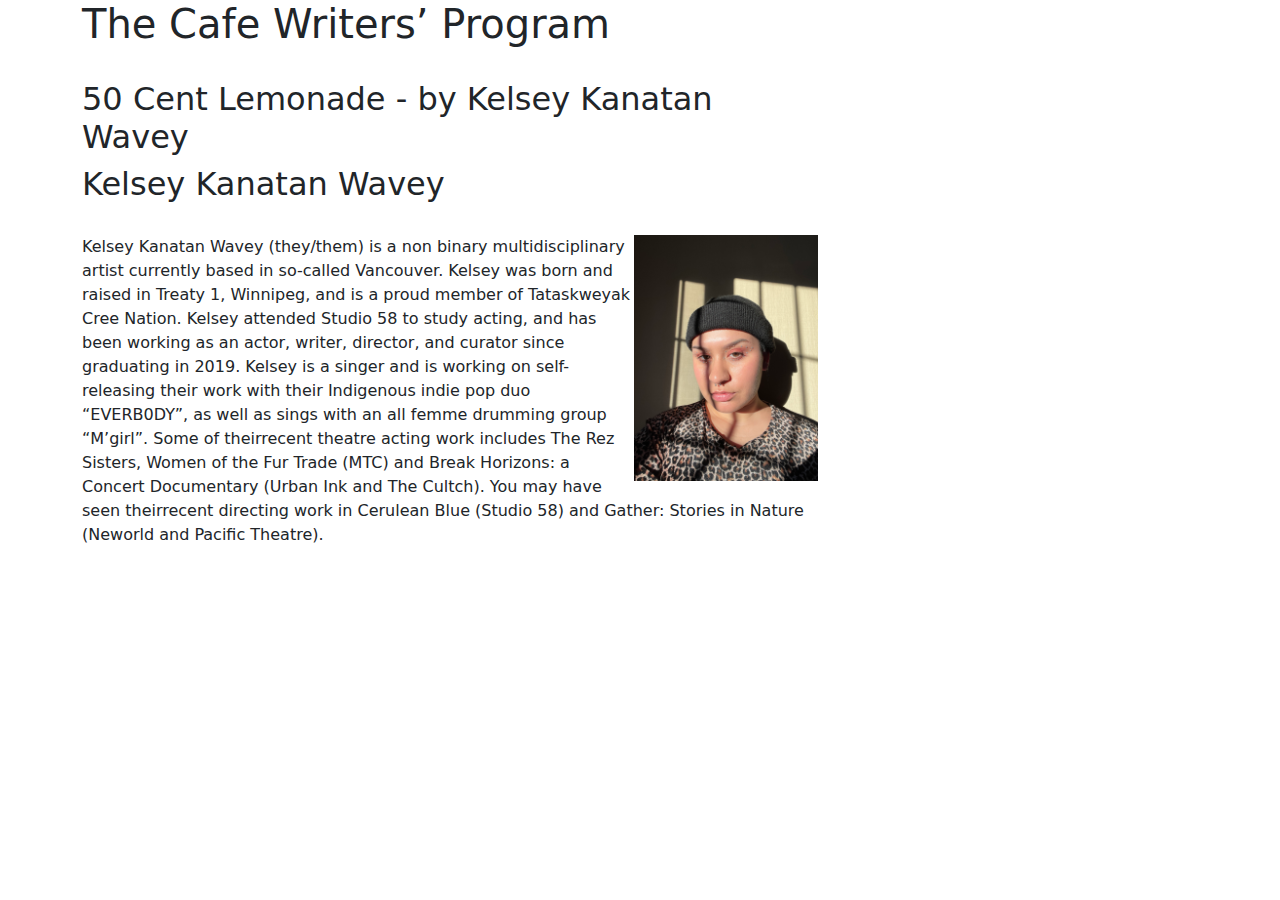
==== index.html @ e1693984 "rename to index.html" ====
<!DOCTYPE html>
<html lang="en">
<head>
    <meta charset="UTF-8">
    <meta http-equiv="X-UA-Compatible" content="IE=edge">
    <meta name="viewport" content="width=device-width, initial-scale=1.0">
    <link href="https://cdn.jsdelivr.net/npm/bootstrap@5.1.1/dist/css/bootstrap.min.css" rel="stylesheet" >
    <title>Document</title>
</head>
<body>
    
   
<section id="about" class="about">
  <div class="container">

    <div class="row">
      <div class="col-lg-8 pt-4 pt-lg-0">
        <h1> The Cafe Writers’ Program</h1>
        <br />
        <h2>50 Cent Lemonade - by Kelsey Kanatan Wavey</h2>
        <h2>Kelsey Kanatan Wavey</h2>
        <br />
        <img src="Kelsey Kanatan Wavey.jpeg" class="w-25 float-end imgshadow" alt="">
        <p>Kelsey Kanatan Wavey (they/them) is a non binary
            multidisciplinary artist currently based in so-called
            Vancouver. Kelsey was born and raised in Treaty 1,
            Winnipeg, and is a proud member of Tataskweyak Cree
            Nation. Kelsey attended Studio 58 to study acting, and
            has been working as an actor, writer, director, and
            curator since graduating in 2019. Kelsey is a singer
            and is working on self-releasing their work with their
            Indigenous indie pop duo “EVERB0DY”, as well as sings
            with an all femme drumming group “M’girl”. Some of
            theirrecent theatre acting work includes The Rez
            Sisters, Women of the Fur Trade (MTC) and Break
            Horizons: a Concert Documentary (Urban Ink and The Cultch). You may have seen
            theirrecent directing work in Cerulean Blue (Studio 58) and Gather: Stories in Nature
            (Neworld and Pacific Theatre).</p>
      </div>



    </div>

  </div>
</section>
   







<!-- Mango Cake
by Amy Lee Lavoie & Omari Newton
Amy Lee Lavoie
Amy Lee Lavoie is an award-winning playwright
and a graduate of the National Theatre School
of Canada’s Playwriting Program. Herfirst play,
Rabbit Rabbit,received its premiere
production with Infinitheatre, earning Amy Lee
two MECCA’s for Best Text and the Revelation
Award. Rabbit Rabbit has since been produced
across Canada and in the US. Other plays
include Me Happy (co-written with Matthew

Mackenzie/Summerworks Festival), Stopheart (Factory Theatre) Genetic Drift (Pi
Theatre/Boca delLupo) My Tom (Railtown Lab Series), Scout’s Honour(Radio
Play/Imago Theatre) and C’mon, Angie! (Touchstone Theatre/Leroy Street Theatre)
which was hailed as “visceral, important, life-changing theatre.” Amy Lee was also
the Head Digital Writerforthe CBC drama Strange Empire, which won a Gracie Award
(Women’s Alliance Media) for Best Website in recognition of its interactive
Storytelling. Up next, Redbone Coonhound willreceive a rolling premiere at the Arts
Club Theatre (Vancouver), Tarragon Theatre (Toronto) and Imago Theatre (Montreal)
in the 2022/23 season.
Omari Newton
Omari Newton is an award-winning professional actor,
writer, director and producer. As a writer, his original
Hip Hop theater piece Sal Capone has received critical
acclaim and multiple productions, including a recent
presentation at Canada’s National Arts Center. He has
been commissioned by Black Theater Workshop (BTW)
in Montreal to write a companion piece to Sal Capone
entitled Black & Blue Matters. Omari and his wife,
fellow professional playwright Amy Lee Lavoie, have
received commissions from The Arts Club Theatre to
co-write a new play: Redbone Coonhound. A bold and
innovative satirical comedy that confronts instances
of systemic racism in the past, present and future.
Omari is Co-directing the first in a series ofrolling world premiere at The Arts Club
Theatre in October of 2022. The play will then open in Montreal (Imago Theatre) &
then Tarragon Theatre in Toronto. The husband and wife duo also just completed
"Black Fly," an satirical adaptation of Shakespeare's Titus Andronicus that centers
Aaron and Lavinia. Newton’s work in Speakeasy Theatre's production of Young Jean
Lee's The Shipment earned him a 2017-2018 Jessie Richardson Award for Outstanding
Performance by an Actor, as well as a nomination for Best Direction. He has recently
completed directing critically acclaimed productions of"The Mountaintop" by Katori
Hall, and "Pass Over" by Antoinette Nwandu. Notable film & TV credits include:Lucas
Ingram on Showcase’s Continuum,Larry Summers on Blue Mountain State and
lending his voice to the Black Pantherin multiple animated projects (Marvel). Most
recently, Omari has a recurring role as Nate on Corner Gas (the animated series) and
a recurring role as Corvus of Netflix’s hit new animated series The Dragon Prince.

Father’s Day
by Sebastien Archibald
Sebastien Archibald
Sebastien is an actor, playwright and Artistic Producer of
ITSAZOO Productions based on the stolen and unceded
territories of the the xwməθkwəy̓əm (Musqueam),
Skwxwú7mesh (Squamish), and Səl̓ílwətaʔ/Selilwitulh
(Tsleil-Waututh) Nations, where he lives with his wife and
children.ForITSAZOO, Sebastien has created numerous
productions, including: The Pipeline Project (co-produced
with Savage Society); Hidden (w/ UBC Botanical Gardens); The
Competition is Fierce (Jessie nomination Outstanding Script).
Playwriting awards include: the Bottle Tree National
Playwriting Competition; Theatre BC National Playwriting
Competition; Monday Magazine ‘M’ Award. Sebastien holds a BFA from the Phoenix
Theatre, University of Victoria. Mostrecently you saw him in Redbone Coonhound
playing at the Arts Club.
Submission
by Fay Nass & Diana Garcia
Diana Garcia
Born in Valencia (Spain), Diana moved to Canada in 2013.
Diana holds a BA in Education and Child Psychology, as well as
a Masters in Applied Spanish Linguistics. She’s been
published on different occasions in the Spanish Professional
Teaching Magazine “Publicaciones Didácticas” and she’s
presented at several educational conferences. Diana is
interested in the power of language in Dramatic Arts and
explores the playfulness of language and its potential to
trouble codes of linguistic semiotics. Her passion for
language and human psychology has inspired herto start her
journey as a playwright. She is interested in multilingual
plays and how language can shift our perception. Diana is currently collaborating in
The Café and is the co-playwright of"Submission". (Instagram: diagarher)

Fay Nass
Fay Nass is a queertheatre-maker, director,
writer, curator, producer, educator, scholar,
innovator and tireless advocate for diversity and
inclusion. Her practice is dedicated to creating
artful, truthful interpretations of gender,race,
diaspora and cultural identity. Fay’s work has
been presented locally, nationally and
internationally.Fay is currently the Artistic
Director of the Frank Theatre Company,
Vancouver.

Anna’s Story
by Manami Hara
Manami Hara
Manami is an award winning actor, playwright,
instructor, interpreter/translator and
dramaturge originally from Tokyo, Japan. She
has worked with companies across Canada
including Arts Club, Boca delLupo, Carousel
Theatre, The Cultch,Factory Theatre,Firehall
Arts Centre,Frank Theatre, Gateway Theatre,
Globe Theatre, Grand Theatre, Horseshoes
&amp; Hand Grenades Theatre, ISTAZOO,La Luna Productions, NAC, NeWorld Theatre,
One Yellow Rabbit, Pi Theatre, Playwrights Theatre Centre, Presentation House
Theatre, Ruby Slippers, Rumble Productions, Theatre Passe Muraille, Theatre
Replacement, Touchstone Theatre, vAct and Vancouver Playhouse. She’ll be seen in a
world premiere of her new play Courage Now atFirehall Arts Centre in November and
Hiro Kanagawa's Forgiveness at Arts Club and Theatre Calgary in 2023.
(Instagram @hara.manami)

Space Aliens and Tropical Ducks
by Derek Chan
Derek Chan
Derek Chan (陳嘉昊) grew up in colonial
Hong Kong, lived in Norway, and now lives
and works on the stolen and ancestral
lands of the Musqueam, Squamish, and
Tsleil-Waututh Nations, colonially known
as Vancouver. A playwright, director,
performer, translator, and producer, Derek
is the Managing Artistic Director of
Vancouver Asian Canadian Theatre.
Before that, he was co-artistic director of
rice & beans theatre from 2010 to 2021. He
has also worked with Playwrights Theatre
Centre (artistic director apprentice), Vancouver Asian Canadian Theatre (associate
artistic producer), and the rEvolverFestival (guest curator). Derek received his BFA in
theatre performance from Simon Fraser University. Derek has been a National Arts
Centre English Theatre Artist in Residence (19/20) with yellow objects, a new
installation-exhibition in support of the ongoing pro-democracy movement in Hong
Kong. His play, Chicken Girl (2019/20), won the Sydney Risk Award for Outstanding
Original Play by an Emerging Playwright, and was nominated for Outstanding Original
Script at the Jessies. He was the co-recipient of the 2021 Simon Fraser University FCAT
Young Alumni Award for his work atrice &beans theatre. (Instagram:
@chicken_kitchan)

Przyjaciółki
by Anais West
Anais West
Anais West (they/he/she) is a queer, genderfluid writer,
actor and producer, as well as a Polish settler based on
the occupied lands of the Musqueam, Squamish and
Tsleil-Waututh Nations. Anais's work merges theatre
with film, poetry and music, using transdisciplinary art
to explore the multiplicity within gender, sexuality,
culture and self. Their plays have been presented by
Buddies in Bad Times' Theatre & Theatre Passe Muraille
in Tkaronto; by Rumble Theatre, Queer Arts Festival,Zee
Zee Theatre and the frank theatre in Vancouver and by
the Fresh FruitFestival in NYC. As the co-writer of Poly
QueerLove Ballad, Anais was the winner of PTC’s Fringe
New Play Prize and was nominated fortwo Jessie
Awards, including Outstanding Original Script. Recent acting credits include the
national tour of Une. Deux. Trois. by Mani Soleymanlou (Orange Noyée and the
National Arts Centre,) White Noise by Taran Kootenhayoo (Savage Society and The
Firehall Arts Centre), and Le NoShow Vancouver(Théâtre la Seizième and Théâtre du
Bunker). They are the Artistic Producer at the frank theatre company. -->
</body>
</html>
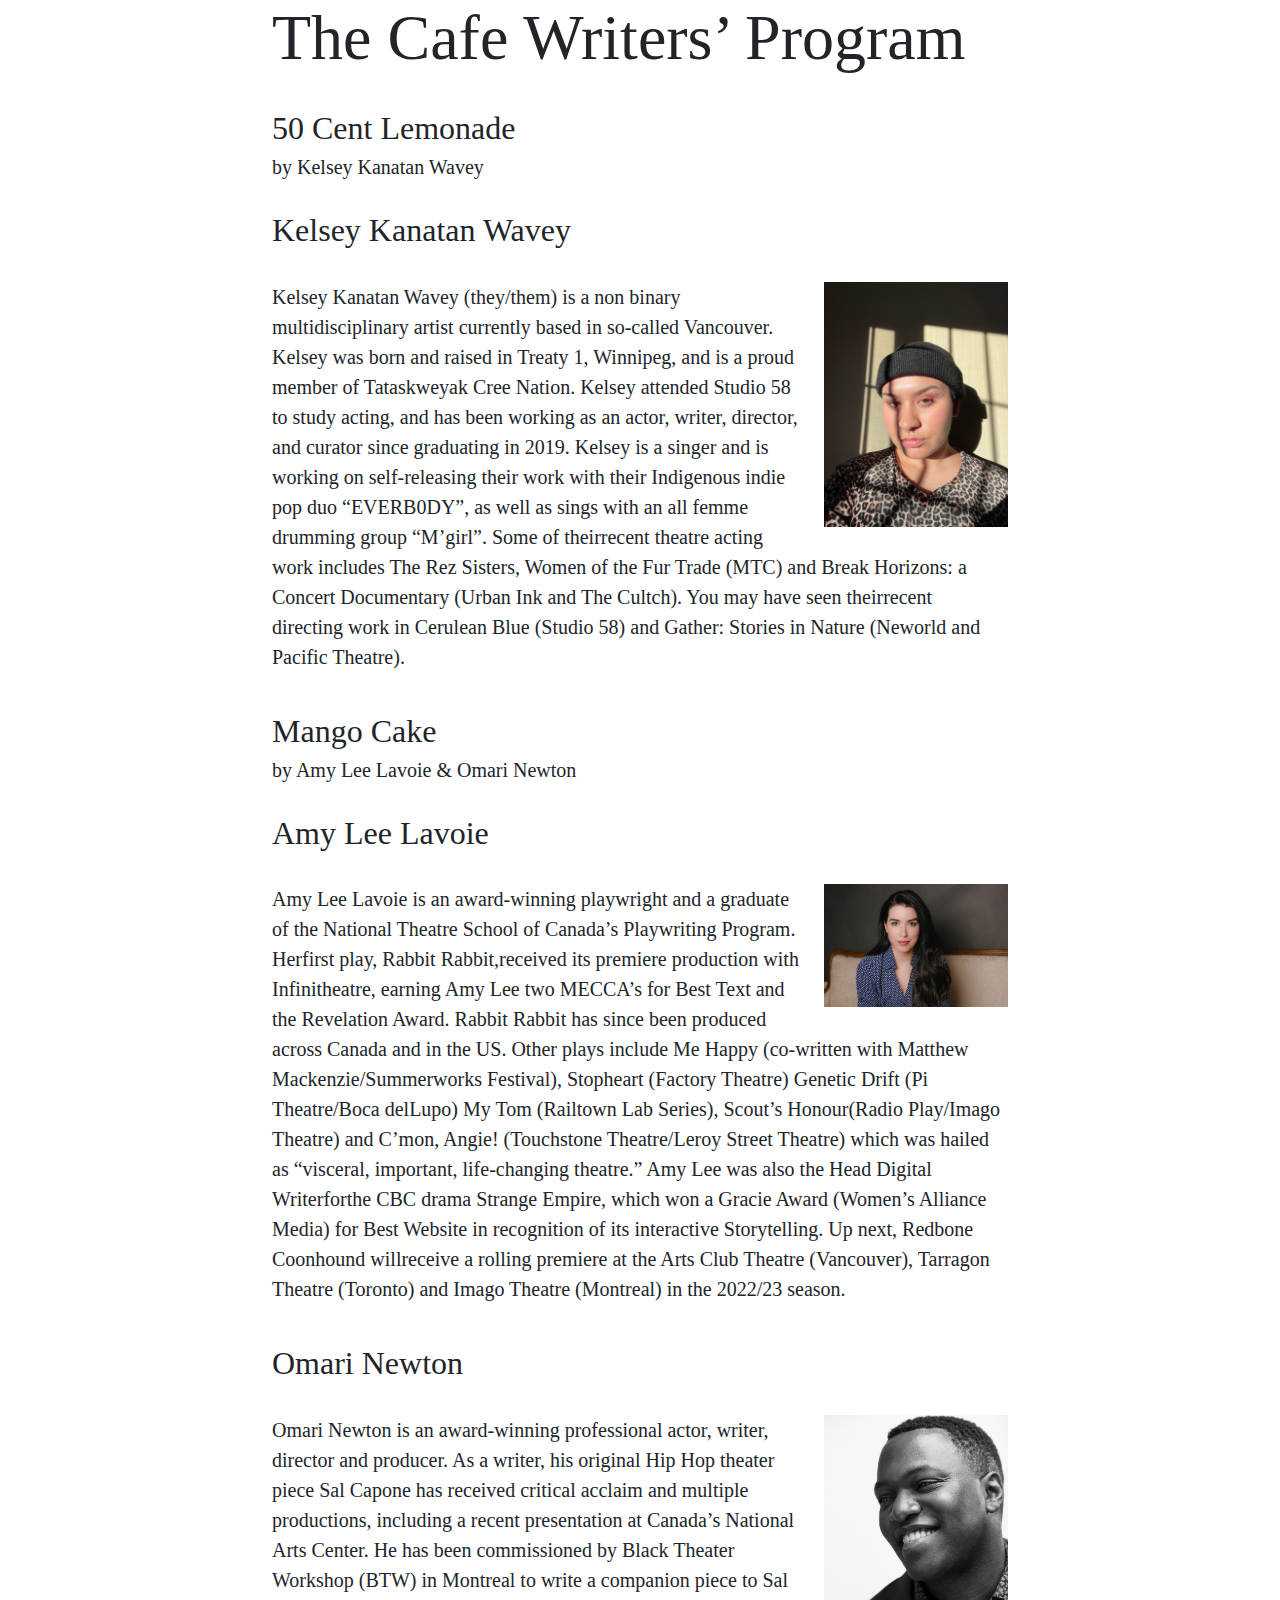
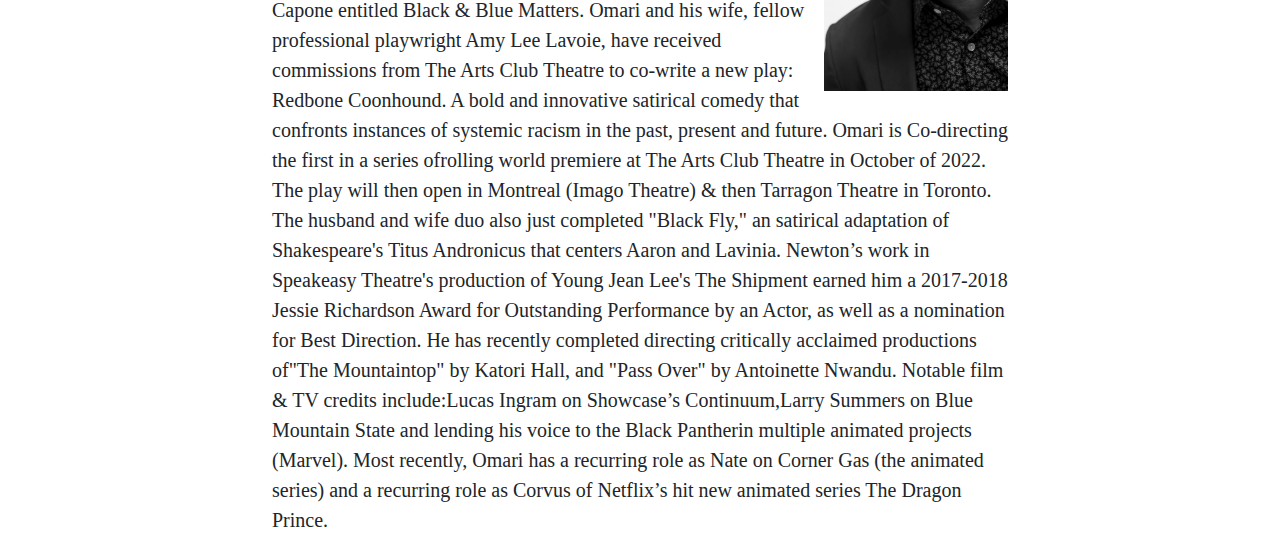
==== commit e46e60aa: "add kelsey, amy and omari" ====
--- a/index.html
+++ b/index.html
@@ -5,22 +5,25 @@
     <meta http-equiv="X-UA-Compatible" content="IE=edge">
     <meta name="viewport" content="width=device-width, initial-scale=1.0">
     <link href="https://cdn.jsdelivr.net/npm/bootstrap@5.1.1/dist/css/bootstrap.min.css" rel="stylesheet" >
+    <link href="cafeprogram.css" rel="stylesheet" >
     <title>Document</title>
 </head>
 <body>
     
    
-<section id="about" class="about">
+
   <div class="container">
 
-    <div class="row">
+    <div class="row justify-content-center">
       <div class="col-lg-8 pt-4 pt-lg-0">
         <h1> The Cafe Writers’ Program</h1>
         <br />
-        <h2>50 Cent Lemonade - by Kelsey Kanatan Wavey</h2>
+        <h2>50 Cent Lemonade</h2>
+        <h3>by Kelsey Kanatan Wavey</h3>
+        <br />
         <h2>Kelsey Kanatan Wavey</h2>
         <br />
-        <img src="Kelsey Kanatan Wavey.jpeg" class="w-25 float-end imgshadow" alt="">
+        <img src="Kelsey Kanatan Wavey.jpeg" class="w-25 ms-3 mb-1 float-end imgshadow" alt="Photo of Kelsey Kanatan Wavey">
         <p>Kelsey Kanatan Wavey (they/them) is a non binary
             multidisciplinary artist currently based in so-called
             Vancouver. Kelsey was born and raised in Treaty 1,
@@ -37,13 +40,75 @@
             theirrecent directing work in Cerulean Blue (Studio 58) and Gather: Stories in Nature
             (Neworld and Pacific Theatre).</p>
       </div>
-
-
-
     </div>
+    <div class="row justify-content-center">
+      <div class="col-lg-8 pt-4 pt-lg-0">
+        <br />
+        <h2>Mango Cake</h2>
+        <h3>by Amy Lee Lavoie & Omari Newton</h3>
+        <br />
+        <h2>Amy Lee Lavoie</h2>
+        <br />
+        <img src="Amy Lee Lavoie.jpg" class="w-25 ms-3 mb-1 float-end imgshadow" alt="photo of Amy Lee Lavoie">
+        <p>Amy Lee Lavoie is an award-winning playwright
+          and a graduate of the National Theatre School
+          of Canada’s Playwriting Program. Herfirst play,
+          Rabbit Rabbit,received its premiere
+          production with Infinitheatre, earning Amy Lee
+          two MECCA’s for Best Text and the Revelation
+          Award. Rabbit Rabbit has since been produced
+          across Canada and in the US. Other plays
+          include Me Happy (co-written with Matthew
+          
+          Mackenzie/Summerworks Festival), Stopheart (Factory Theatre) Genetic Drift (Pi
+          Theatre/Boca delLupo) My Tom (Railtown Lab Series), Scout’s Honour(Radio
+          Play/Imago Theatre) and C’mon, Angie! (Touchstone Theatre/Leroy Street Theatre)
+          which was hailed as “visceral, important, life-changing theatre.” Amy Lee was also
+          the Head Digital Writerforthe CBC drama Strange Empire, which won a Gracie Award
+          (Women’s Alliance Media) for Best Website in recognition of its interactive
+          Storytelling. Up next, Redbone Coonhound willreceive a rolling premiere at the Arts
+          Club Theatre (Vancouver), Tarragon Theatre (Toronto) and Imago Theatre (Montreal)
+          in the 2022/23 season.</p>
+          <br />
+
+        <h2>Omari Newton</h2>
+        <br />
+        <img src="Omari Newton.jpg" class="w-25 ms-3 mb-1 float-end imgshadow" alt="photo of Omari Newton">
+        <p>Omari Newton is an award-winning professional actor,
+          writer, director and producer. As a writer, his original
+          Hip Hop theater piece Sal Capone has received critical
+          acclaim and multiple productions, including a recent
+          presentation at Canada’s National Arts Center. He has
+          been commissioned by Black Theater Workshop (BTW)
+          in Montreal to write a companion piece to Sal Capone
+          entitled Black & Blue Matters. Omari and his wife,
+          fellow professional playwright Amy Lee Lavoie, have
+          received commissions from The Arts Club Theatre to
+          co-write a new play: Redbone Coonhound. A bold and
+          innovative satirical comedy that confronts instances
+          of systemic racism in the past, present and future.
+          Omari is Co-directing the first in a series ofrolling world premiere at The Arts Club
+          Theatre in October of 2022. The play will then open in Montreal (Imago Theatre) &
+          then Tarragon Theatre in Toronto. The husband and wife duo also just completed
+          "Black Fly," an satirical adaptation of Shakespeare's Titus Andronicus that centers
+          Aaron and Lavinia. Newton’s work in Speakeasy Theatre's production of Young Jean
+          Lee's The Shipment earned him a 2017-2018 Jessie Richardson Award for Outstanding
+          Performance by an Actor, as well as a nomination for Best Direction. He has recently
+          completed directing critically acclaimed productions of"The Mountaintop" by Katori
+          Hall, and "Pass Over" by Antoinette Nwandu. Notable film & TV credits include:Lucas
+          Ingram on Showcase’s Continuum,Larry Summers on Blue Mountain State and
+          lending his voice to the Black Pantherin multiple animated projects (Marvel). Most
+          recently, Omari has a recurring role as Nate on Corner Gas (the animated series) and
+          a recurring role as Corvus of Netflix’s hit new animated series The Dragon Prince.
+          </p>
+      </div>
+
+
+
+    </div>
 
   </div>
-</section>
+
    
 
 
@@ -52,55 +117,9 @@
 
 
 
-<!-- Mango Cake
-by Amy Lee Lavoie & Omari Newton
-Amy Lee Lavoie
-Amy Lee Lavoie is an award-winning playwright
-and a graduate of the National Theatre School
-of Canada’s Playwriting Program. Herfirst play,
-Rabbit Rabbit,received its premiere
-production with Infinitheatre, earning Amy Lee
-two MECCA’s for Best Text and the Revelation
-Award. Rabbit Rabbit has since been produced
-across Canada and in the US. Other plays
-include Me Happy (co-written with Matthew
-
-Mackenzie/Summerworks Festival), Stopheart (Factory Theatre) Genetic Drift (Pi
-Theatre/Boca delLupo) My Tom (Railtown Lab Series), Scout’s Honour(Radio
-Play/Imago Theatre) and C’mon, Angie! (Touchstone Theatre/Leroy Street Theatre)
-which was hailed as “visceral, important, life-changing theatre.” Amy Lee was also
-the Head Digital Writerforthe CBC drama Strange Empire, which won a Gracie Award
-(Women’s Alliance Media) for Best Website in recognition of its interactive
-Storytelling. Up next, Redbone Coonhound willreceive a rolling premiere at the Arts
-Club Theatre (Vancouver), Tarragon Theatre (Toronto) and Imago Theatre (Montreal)
-in the 2022/23 season.
+<!-- 
+
 Omari Newton
-Omari Newton is an award-winning professional actor,
-writer, director and producer. As a writer, his original
-Hip Hop theater piece Sal Capone has received critical
-acclaim and multiple productions, including a recent
-presentation at Canada’s National Arts Center. He has
-been commissioned by Black Theater Workshop (BTW)
-in Montreal to write a companion piece to Sal Capone
-entitled Black & Blue Matters. Omari and his wife,
-fellow professional playwright Amy Lee Lavoie, have
-received commissions from The Arts Club Theatre to
-co-write a new play: Redbone Coonhound. A bold and
-innovative satirical comedy that confronts instances
-of systemic racism in the past, present and future.
-Omari is Co-directing the first in a series ofrolling world premiere at The Arts Club
-Theatre in October of 2022. The play will then open in Montreal (Imago Theatre) &
-then Tarragon Theatre in Toronto. The husband and wife duo also just completed
-"Black Fly," an satirical adaptation of Shakespeare's Titus Andronicus that centers
-Aaron and Lavinia. Newton’s work in Speakeasy Theatre's production of Young Jean
-Lee's The Shipment earned him a 2017-2018 Jessie Richardson Award for Outstanding
-Performance by an Actor, as well as a nomination for Best Direction. He has recently
-completed directing critically acclaimed productions of"The Mountaintop" by Katori
-Hall, and "Pass Over" by Antoinette Nwandu. Notable film & TV credits include:Lucas
-Ingram on Showcase’s Continuum,Larry Summers on Blue Mountain State and
-lending his voice to the Black Pantherin multiple animated projects (Marvel). Most
-recently, Omari has a recurring role as Nate on Corner Gas (the animated series) and
-a recurring role as Corvus of Netflix’s hit new animated series The Dragon Prince.
 
 Father’s Day
 by Sebastien Archibald
--- a/cafeprogram.css
+++ b/cafeprogram.css
@@ -0,0 +1,15 @@
+body {
+    font-family: impact;
+}
+
+h1 {
+    font-size: 4rem;
+}
+
+h3 {
+    font-size: 1.25rem;
+}
+
+p {
+    font-size: 20px;
+}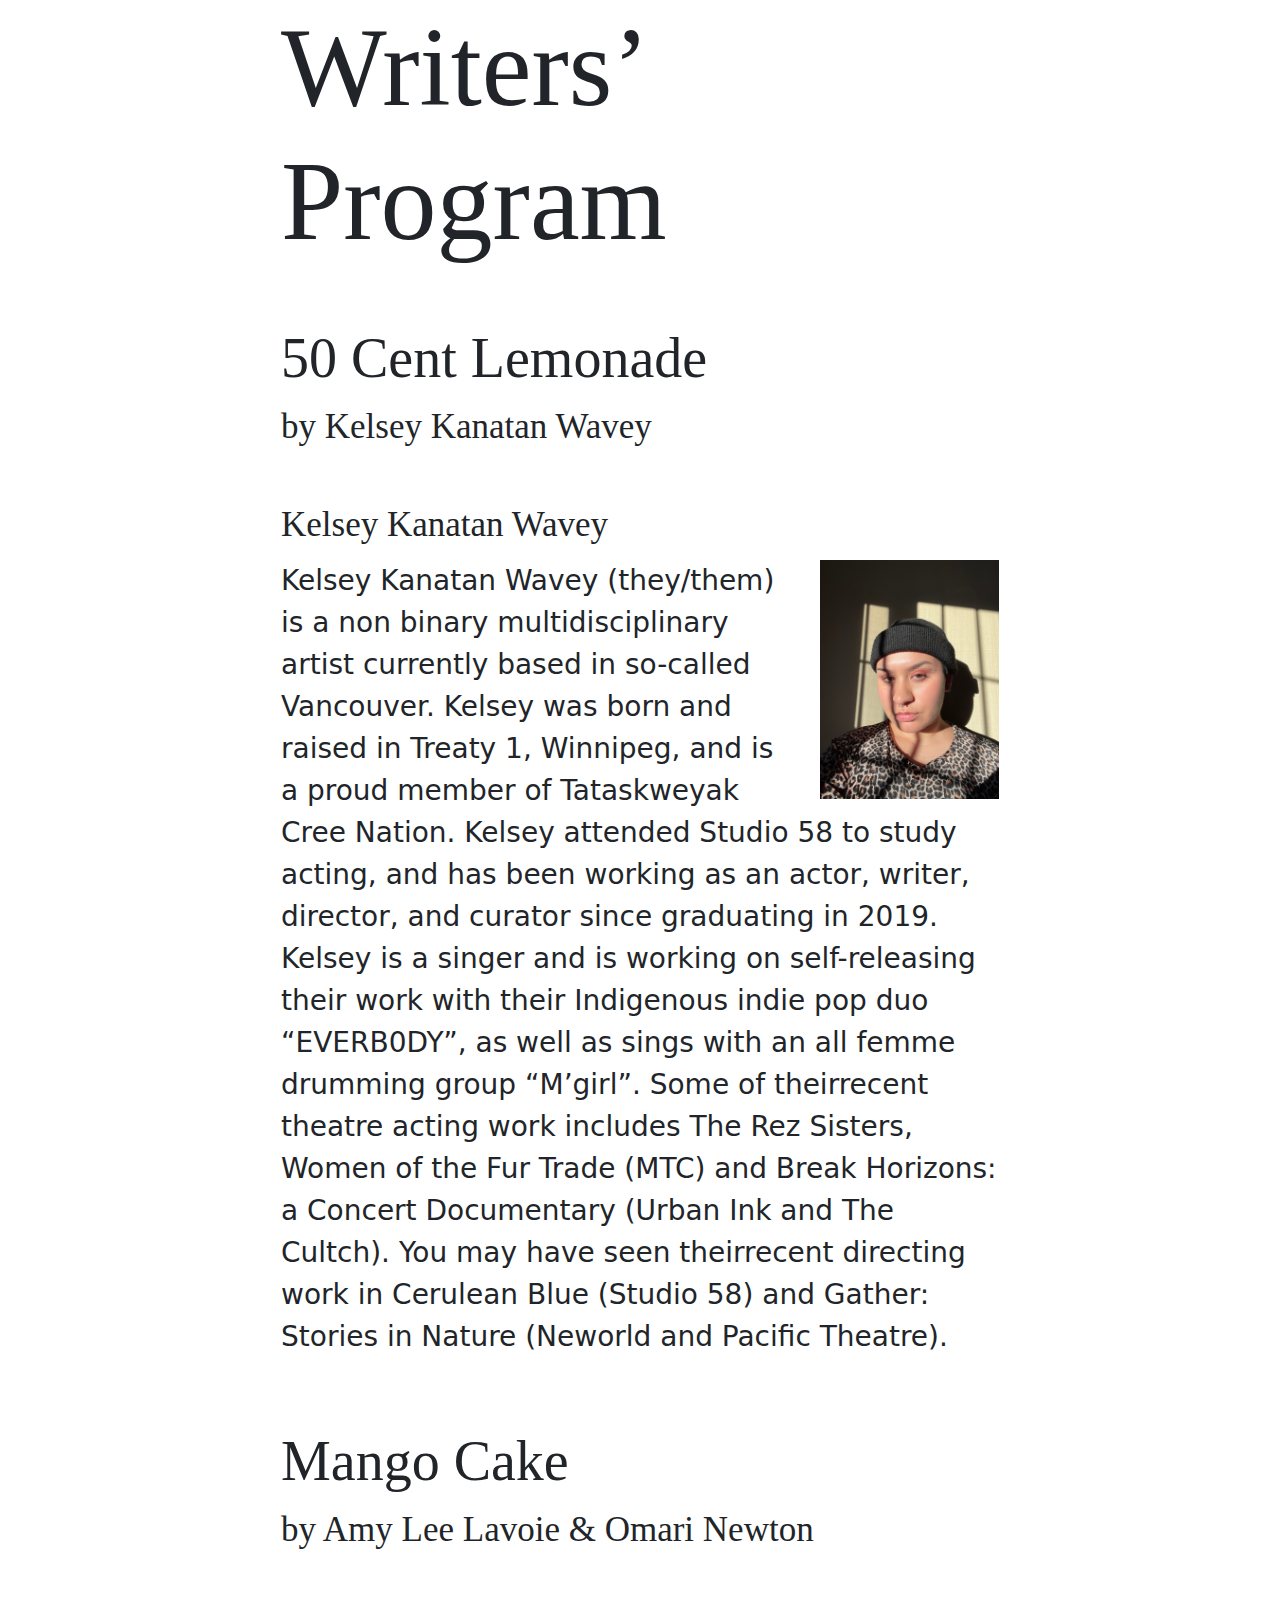
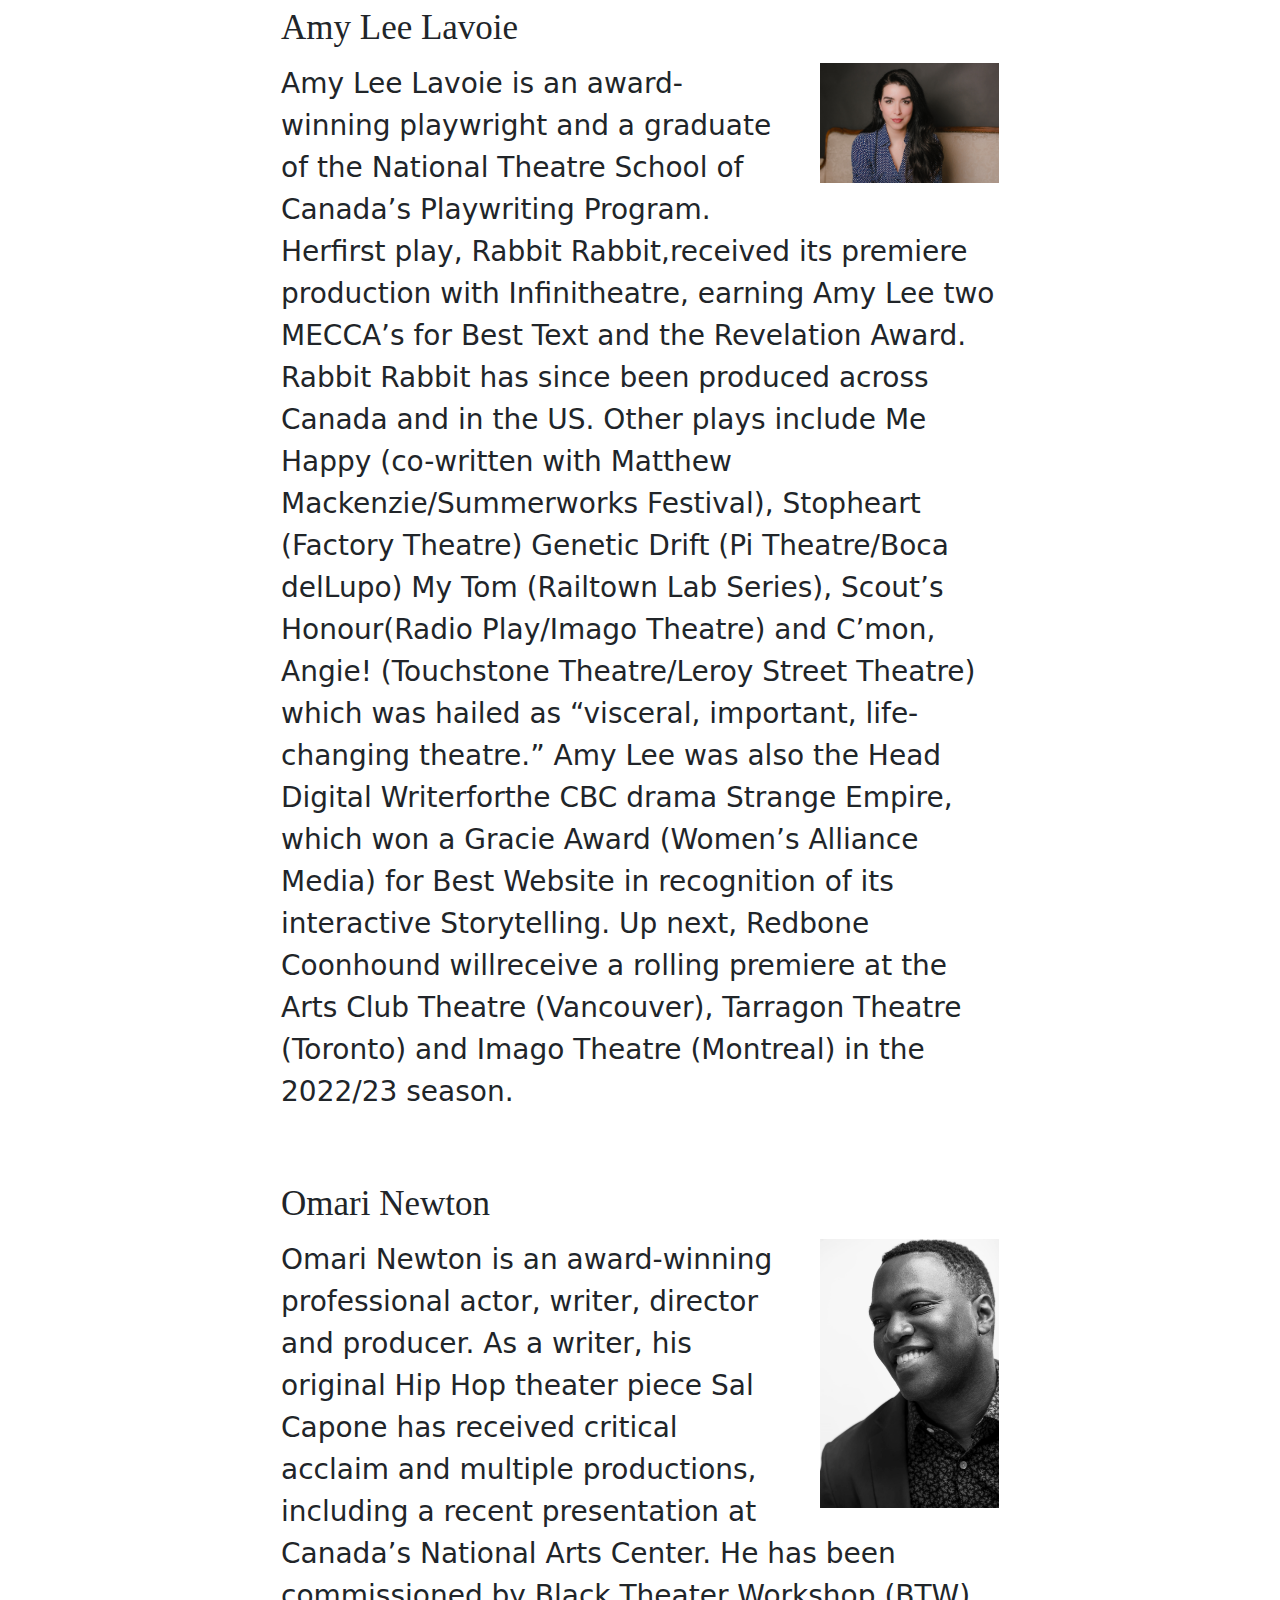
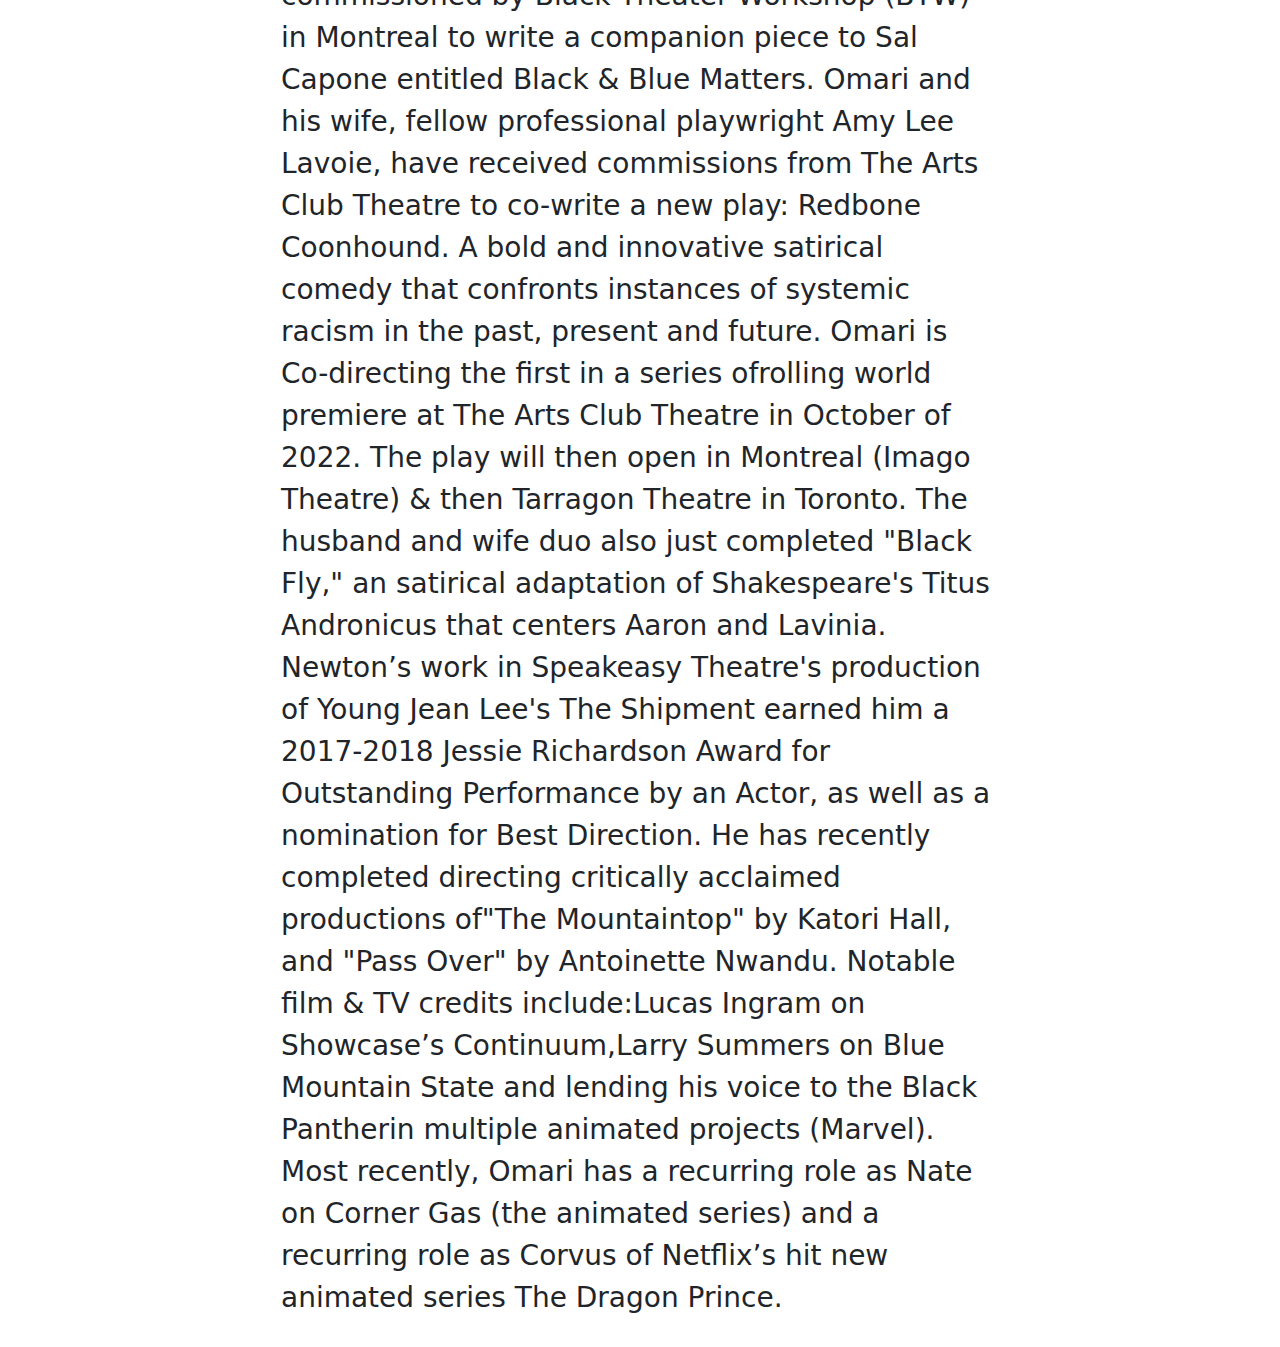
==== commit dbb65461: "adjust font family and sizing" ====
--- a/index.html
+++ b/index.html
@@ -16,13 +16,12 @@
 
     <div class="row justify-content-center">
       <div class="col-lg-8 pt-4 pt-lg-0">
-        <h1> The Cafe Writers’ Program</h1>
+        <h1>Writers’ Program</h1>
         <br />
         <h2>50 Cent Lemonade</h2>
         <h3>by Kelsey Kanatan Wavey</h3>
         <br />
-        <h2>Kelsey Kanatan Wavey</h2>
-        <br />
+        <h3>Kelsey Kanatan Wavey</h3>
         <img src="Kelsey Kanatan Wavey.jpeg" class="w-25 ms-3 mb-1 float-end imgshadow" alt="Photo of Kelsey Kanatan Wavey">
         <p>Kelsey Kanatan Wavey (they/them) is a non binary
             multidisciplinary artist currently based in so-called
@@ -47,8 +46,7 @@
         <h2>Mango Cake</h2>
         <h3>by Amy Lee Lavoie & Omari Newton</h3>
         <br />
-        <h2>Amy Lee Lavoie</h2>
-        <br />
+        <h3>Amy Lee Lavoie</h3>
         <img src="Amy Lee Lavoie.jpg" class="w-25 ms-3 mb-1 float-end imgshadow" alt="photo of Amy Lee Lavoie">
         <p>Amy Lee Lavoie is an award-winning playwright
           and a graduate of the National Theatre School
@@ -71,8 +69,7 @@
           in the 2022/23 season.</p>
           <br />
 
-        <h2>Omari Newton</h2>
-        <br />
+        <h3>Omari Newton</h3>
         <img src="Omari Newton.jpg" class="w-25 ms-3 mb-1 float-end imgshadow" alt="photo of Omari Newton">
         <p>Omari Newton is an award-winning professional actor,
           writer, director and producer. As a writer, his original
--- a/cafeprogram.css
+++ b/cafeprogram.css
@@ -1,7 +1,10 @@
-body {
+html {
+    font-size: 28px;
+    
+}
+h1,h2, h3 {
     font-family: impact;
 }
-
 h1 {
     font-size: 4rem;
 }
@@ -11,5 +14,5 @@
 }
 
 p {
-    font-size: 20px;
+    font-size: 1rem;
 }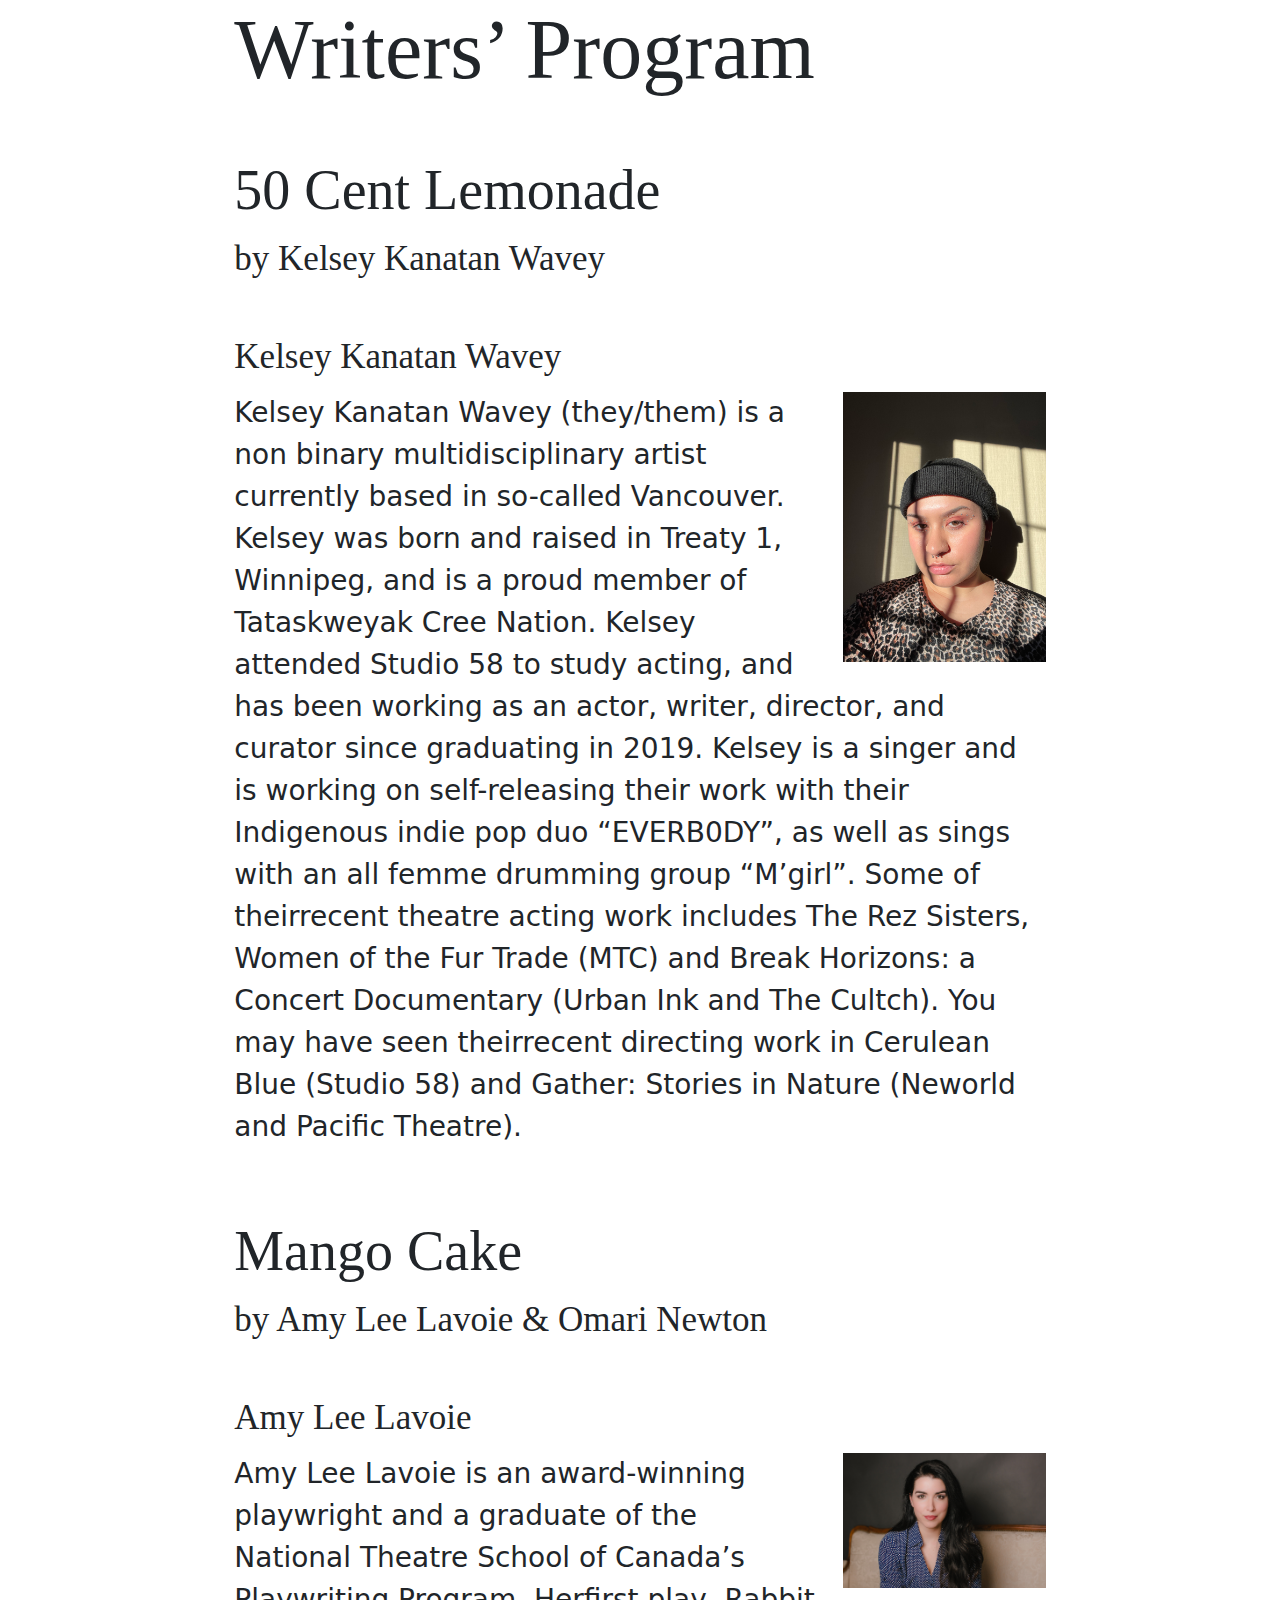
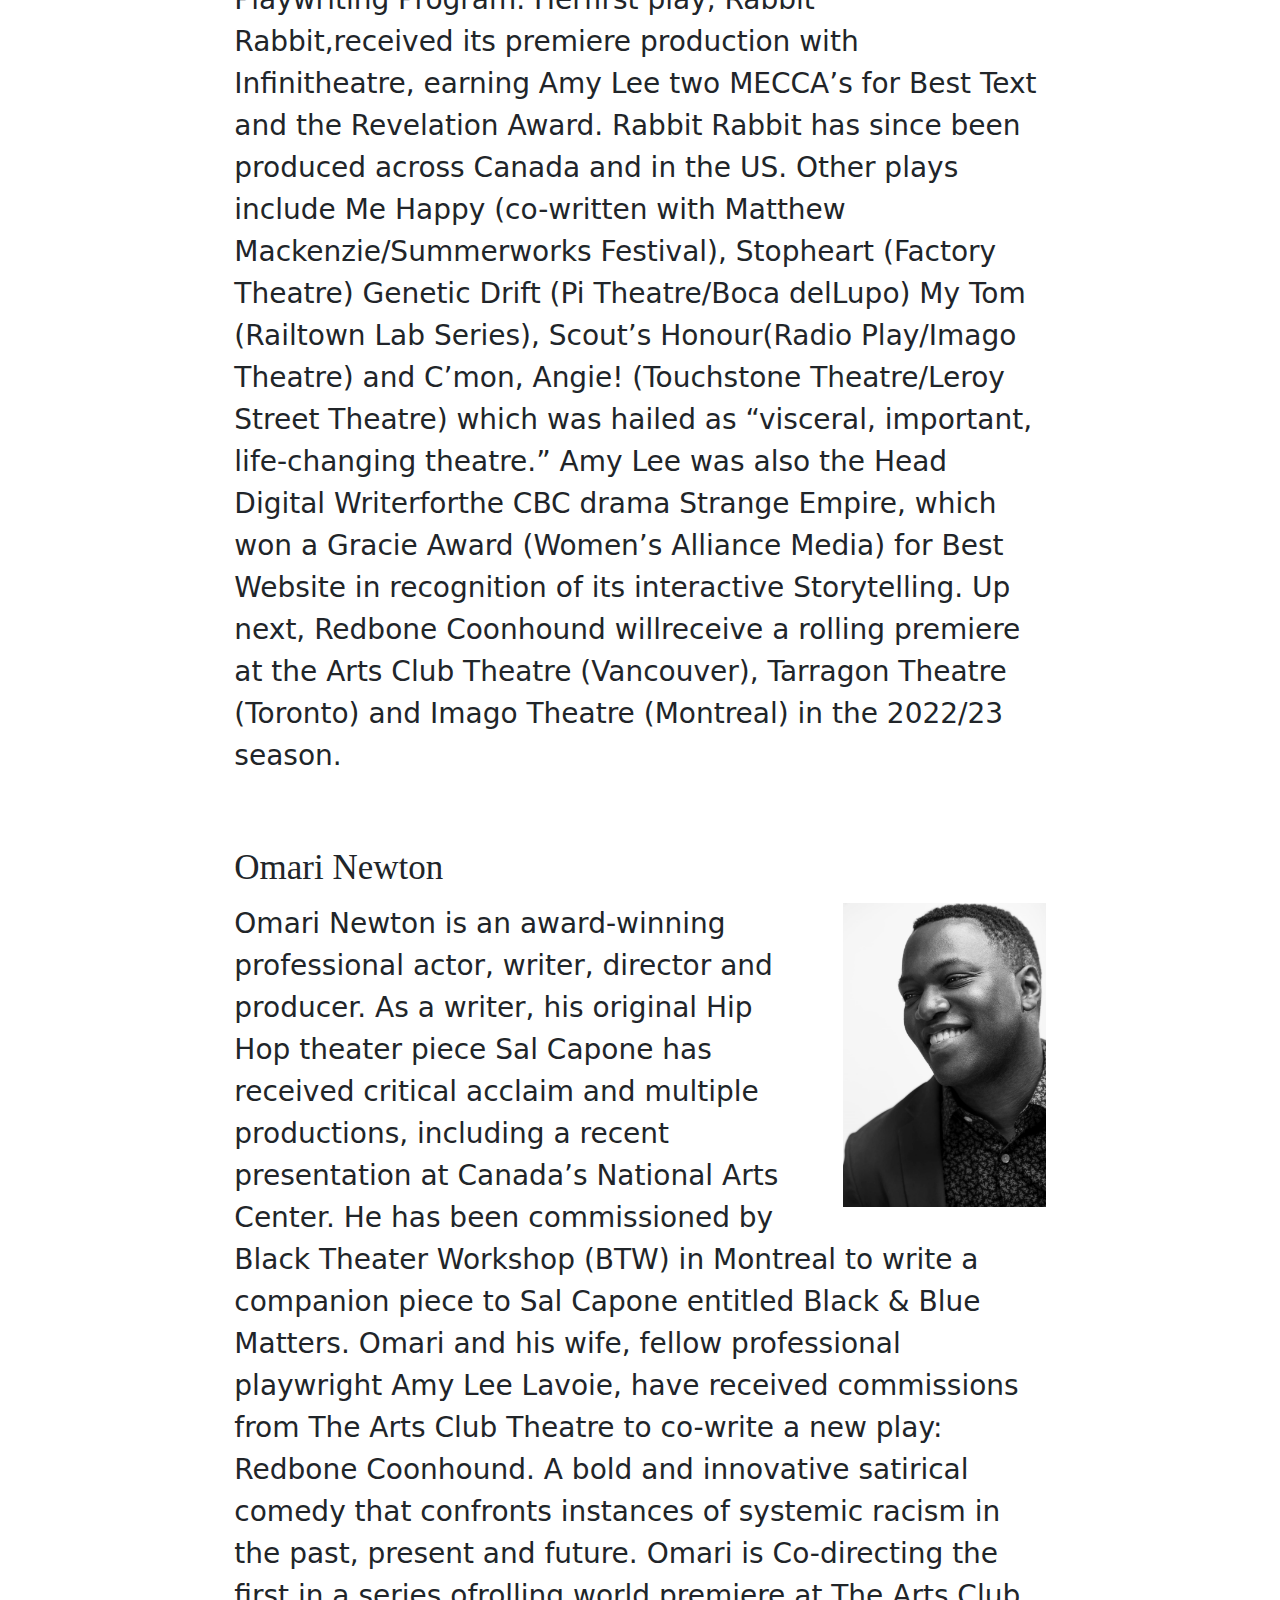
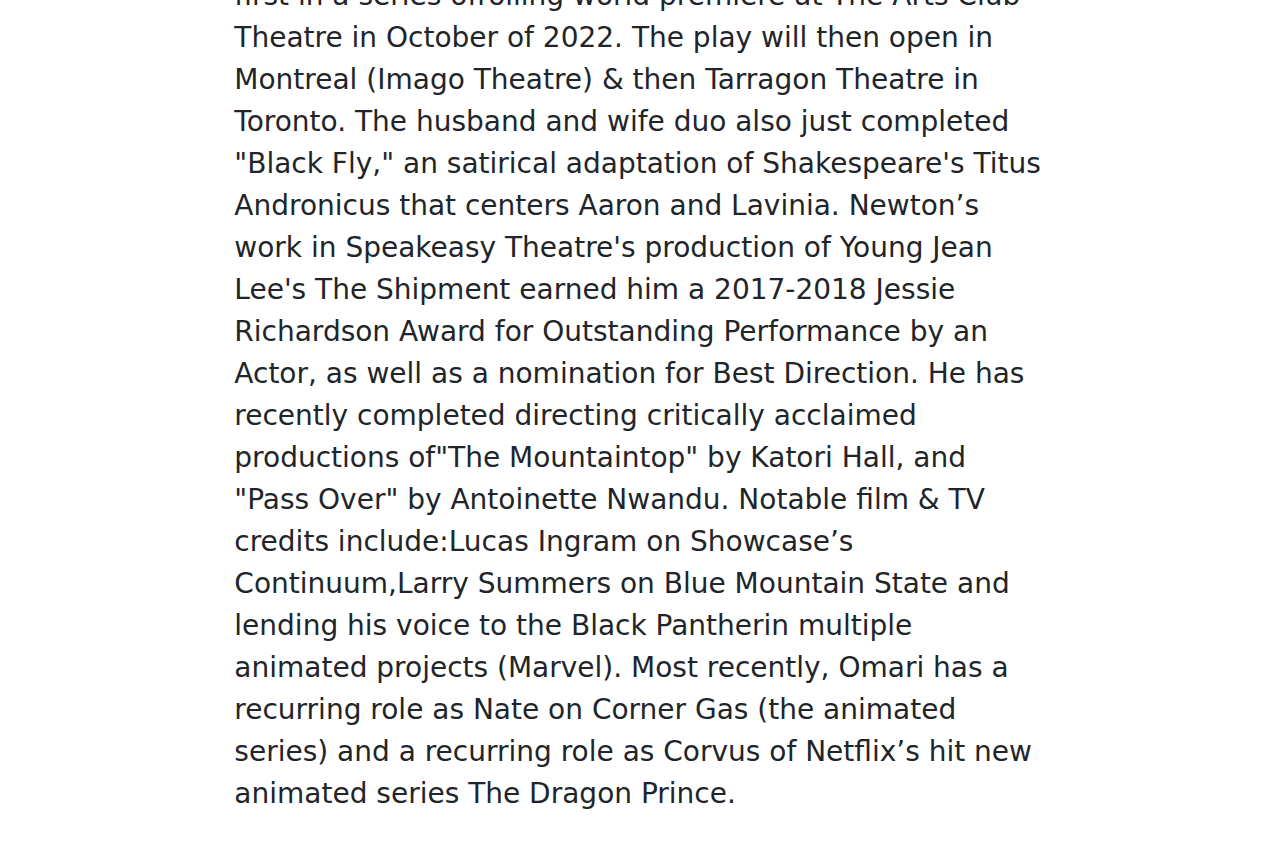
==== commit f053f99b: "use container-fluid" ====
--- a/index.html
+++ b/index.html
@@ -12,7 +12,7 @@
     
    
 
-  <div class="container">
+  <div class="container-fluid">
 
     <div class="row justify-content-center">
       <div class="col-lg-8 pt-4 pt-lg-0">
--- a/cafeprogram.css
+++ b/cafeprogram.css
@@ -6,7 +6,7 @@
     font-family: impact;
 }
 h1 {
-    font-size: 4rem;
+    font-size: 3rem;
 }
 
 h3 {
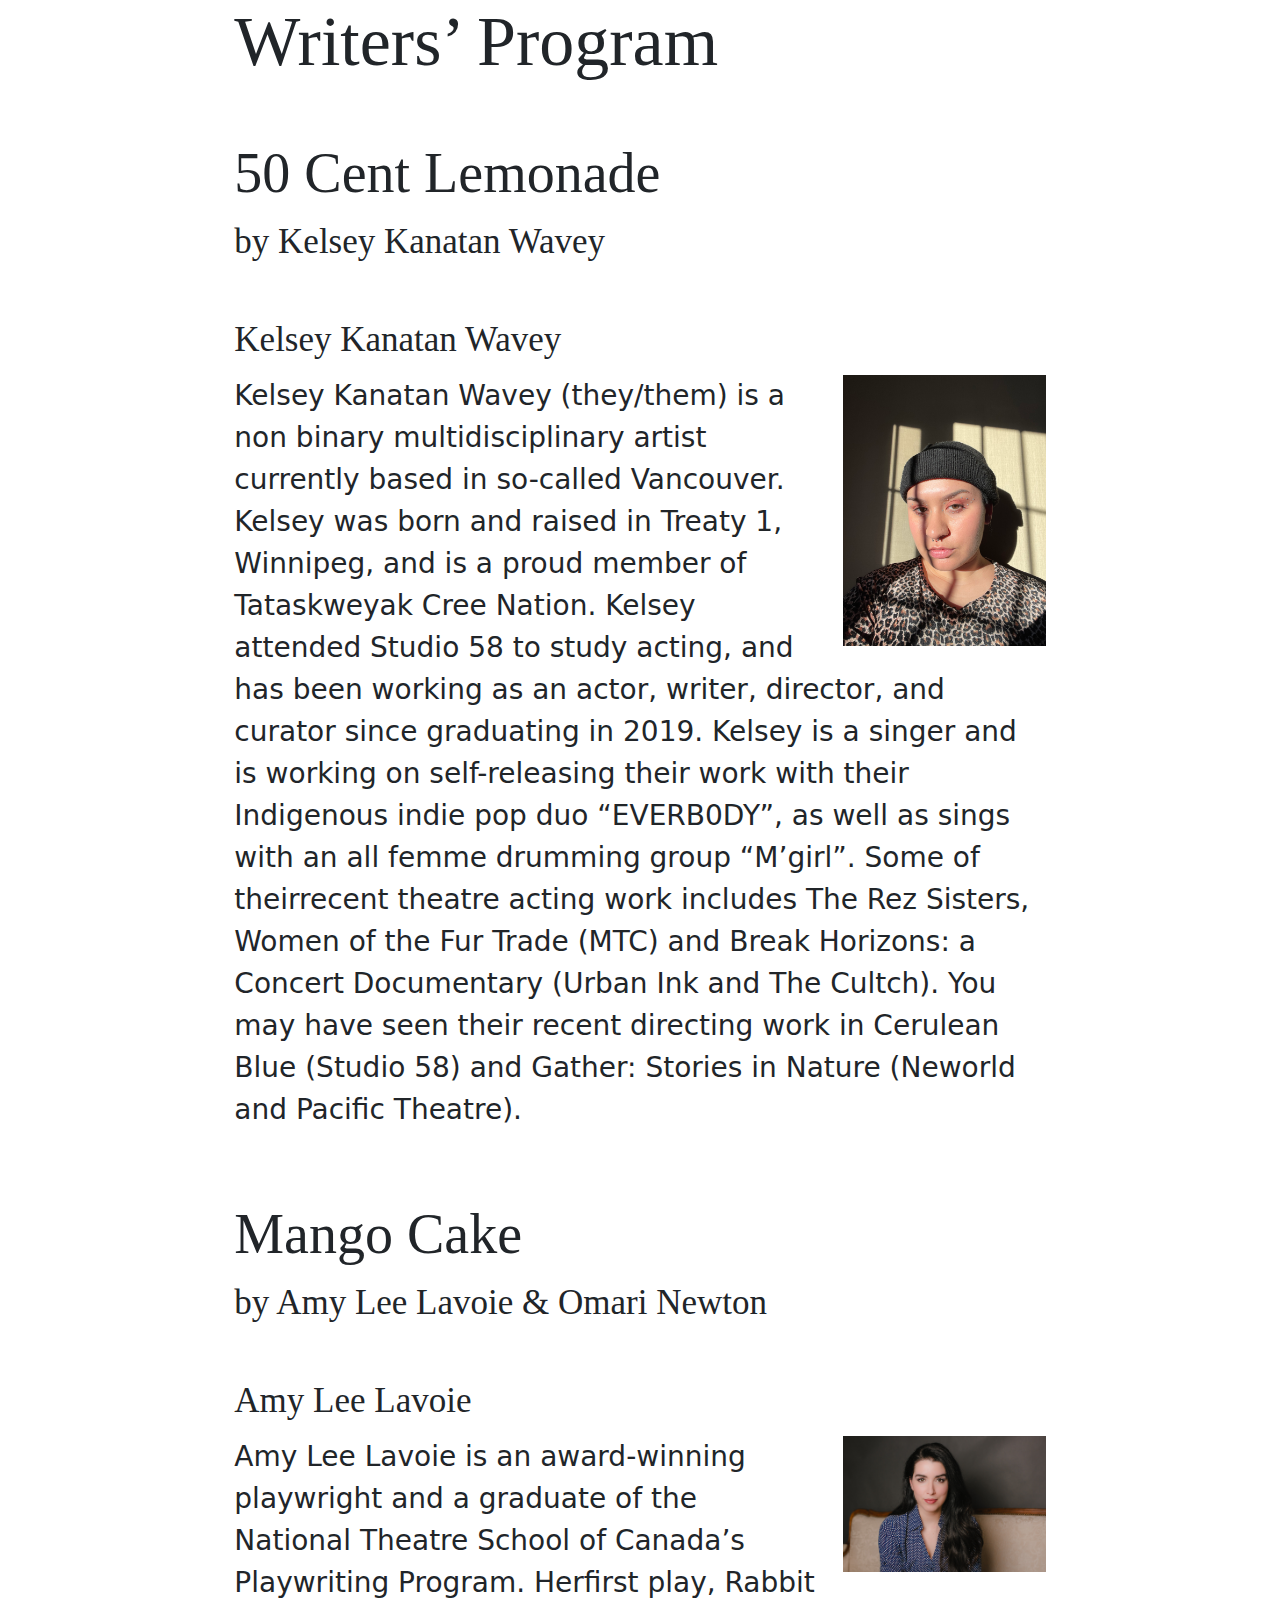
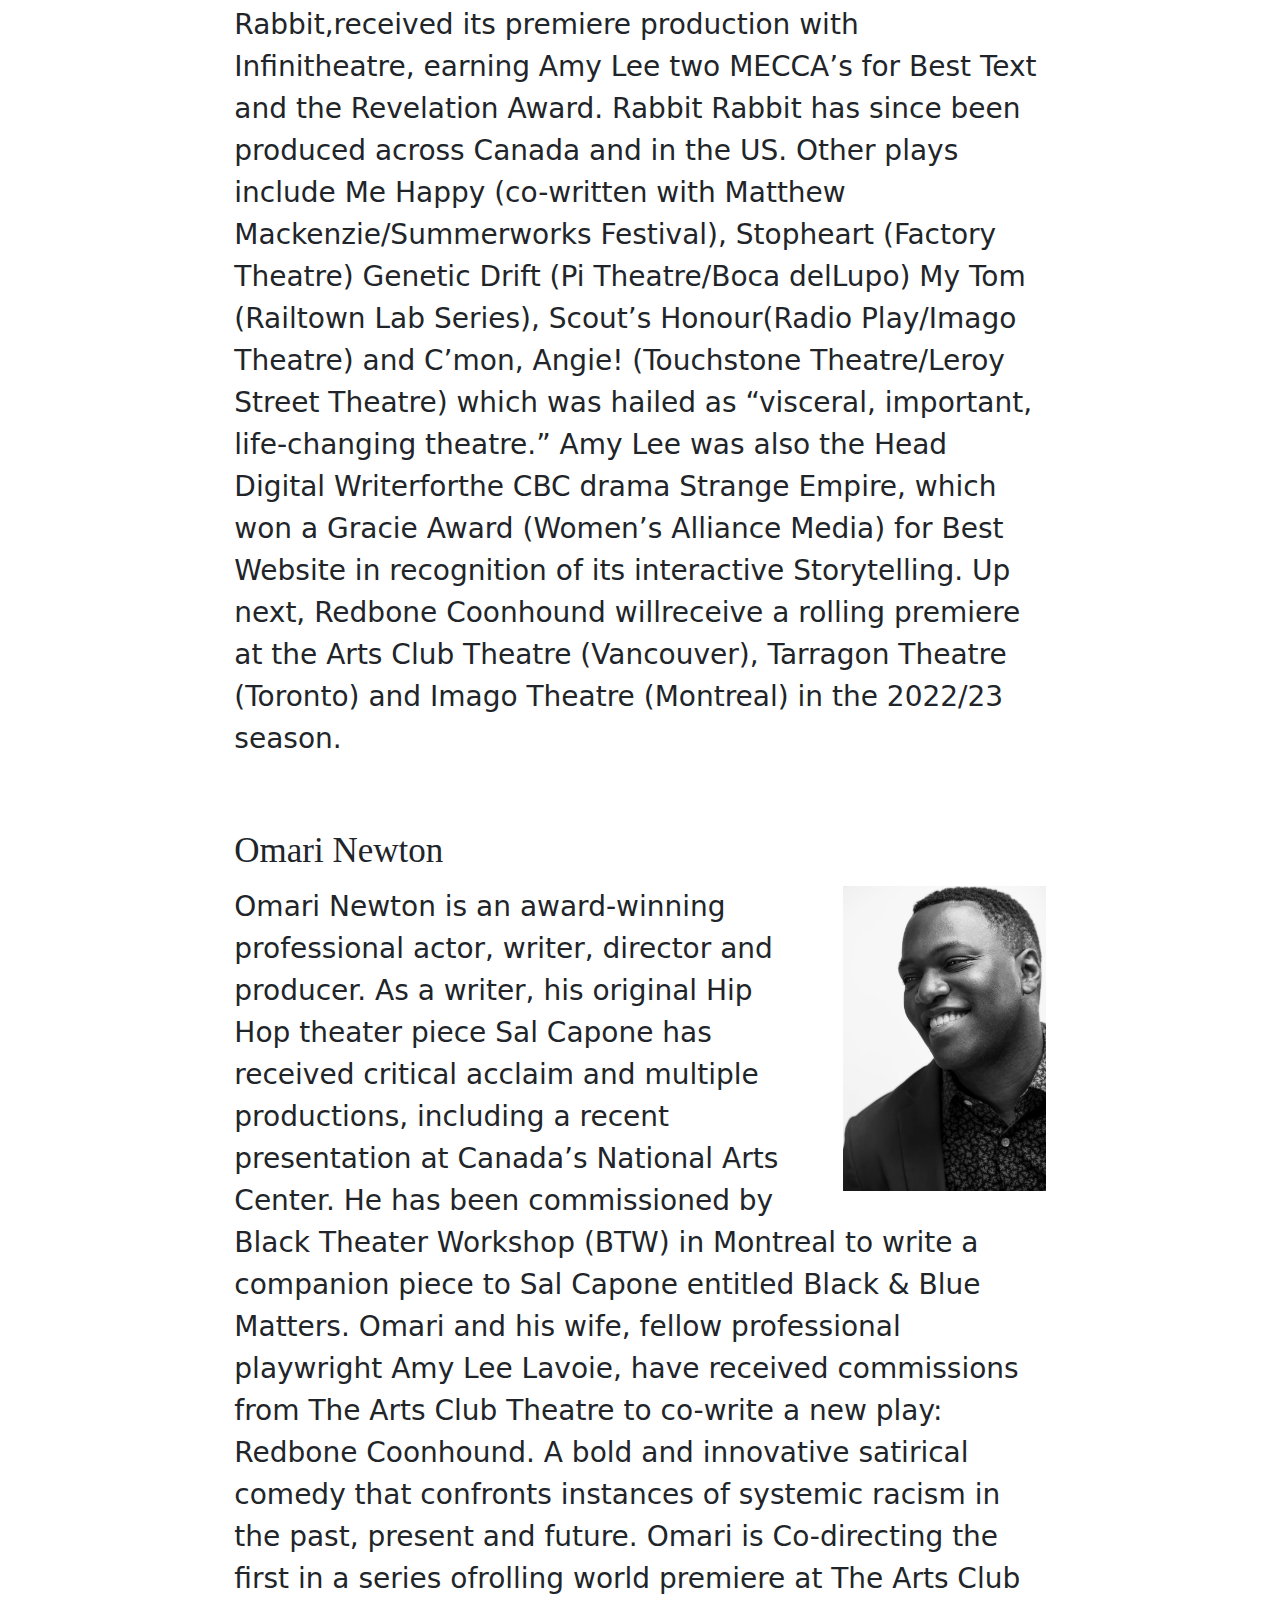
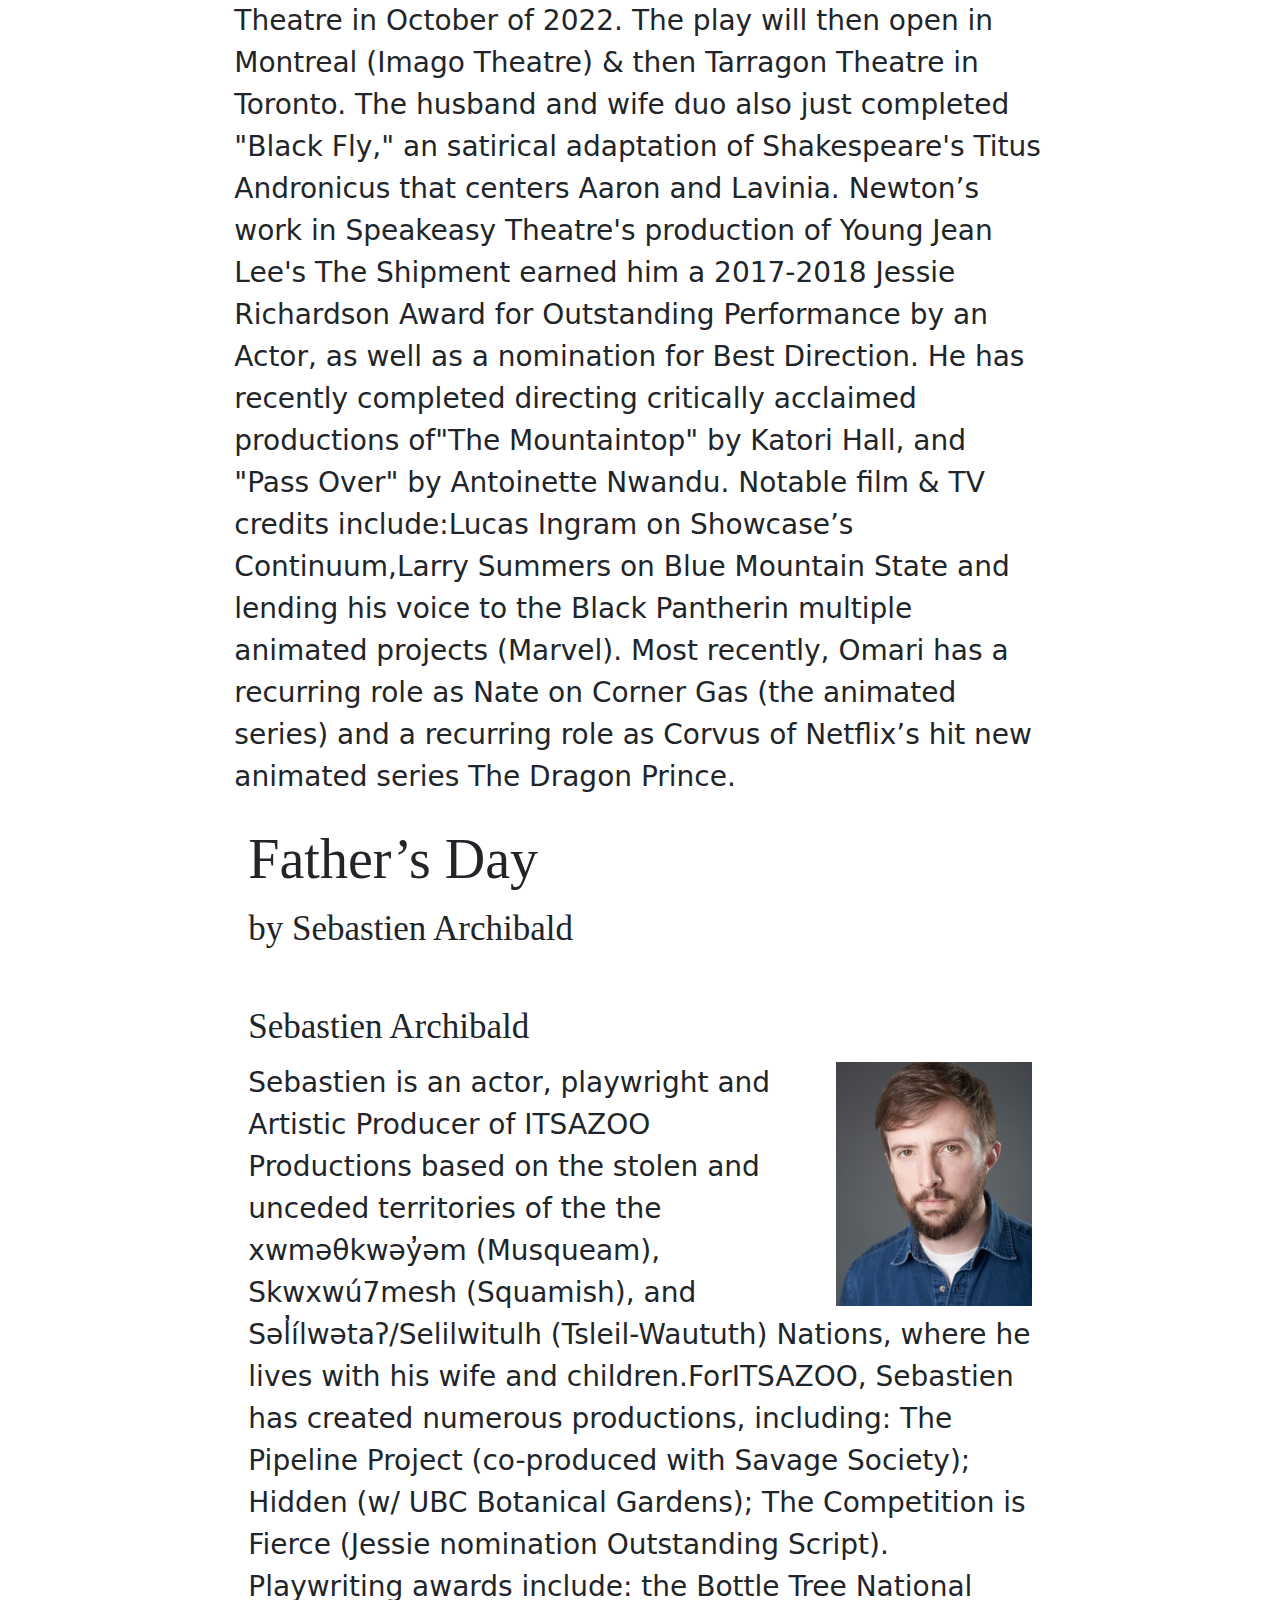
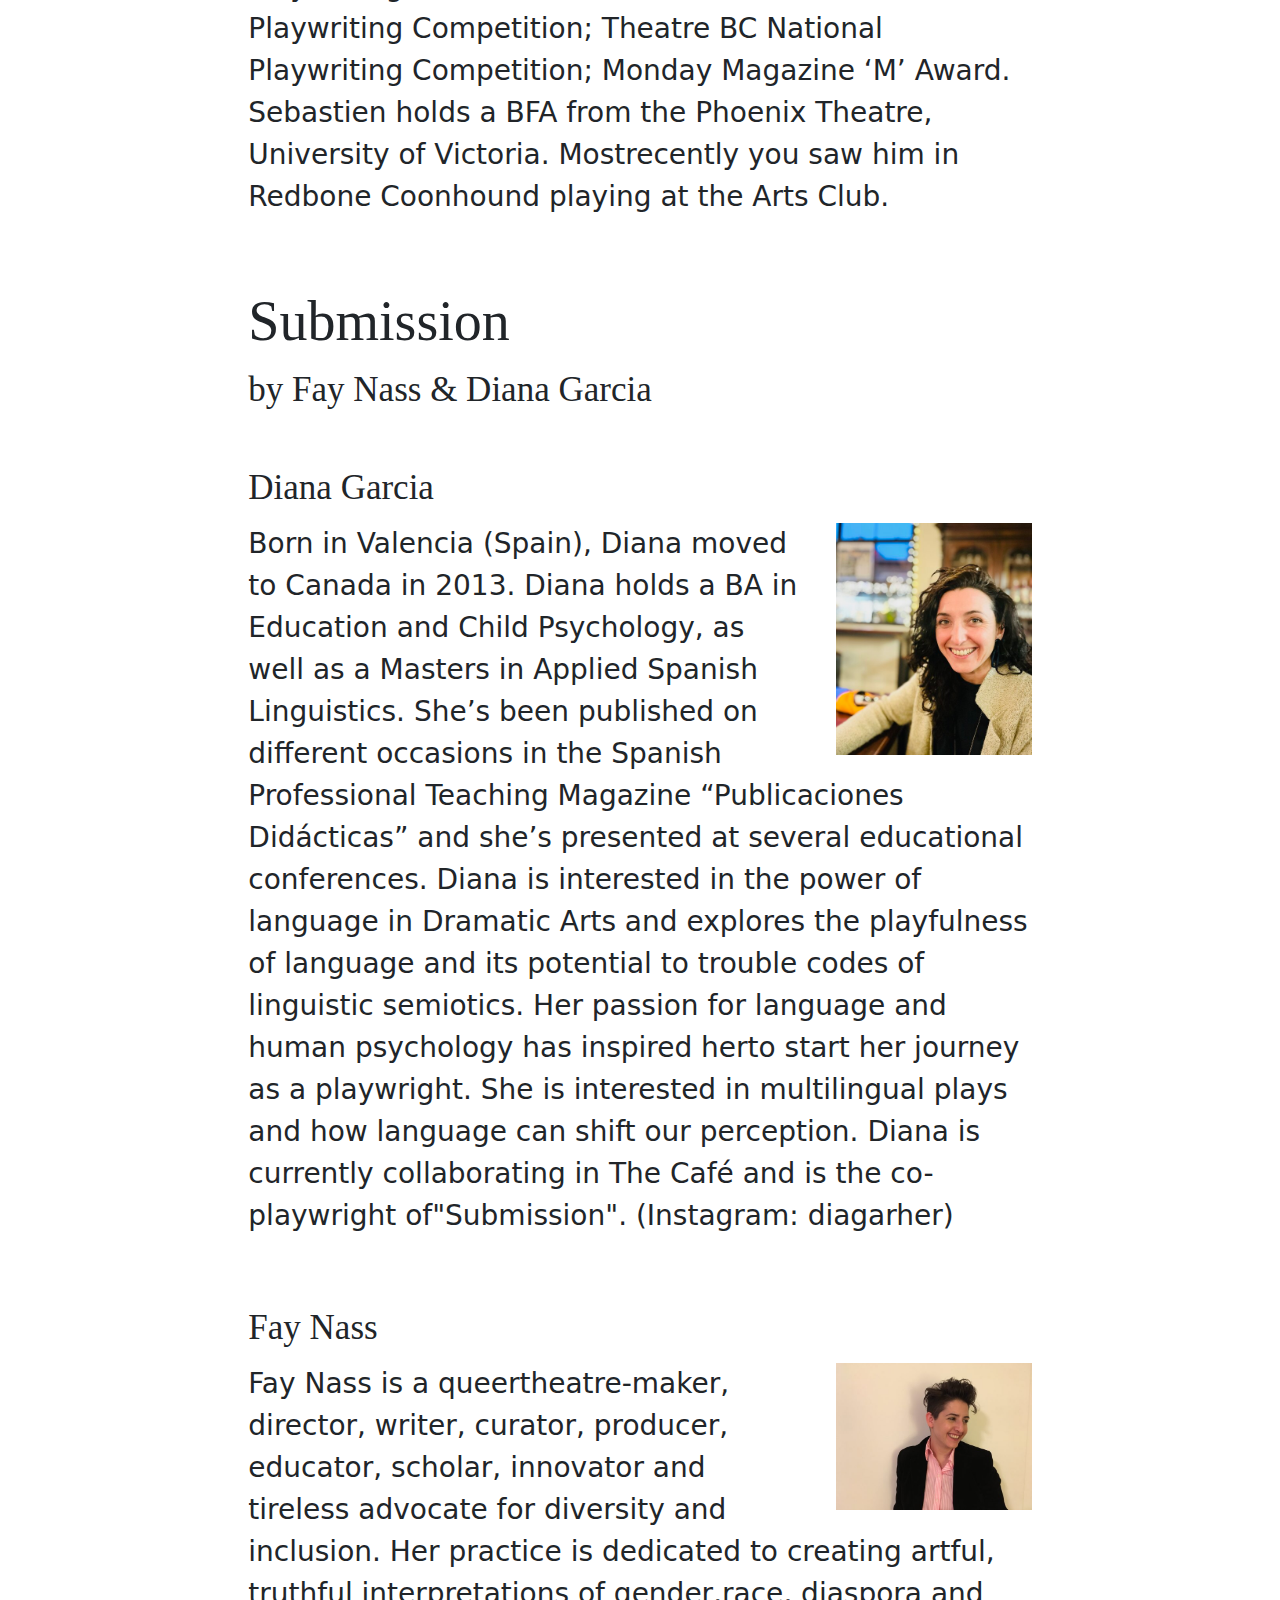
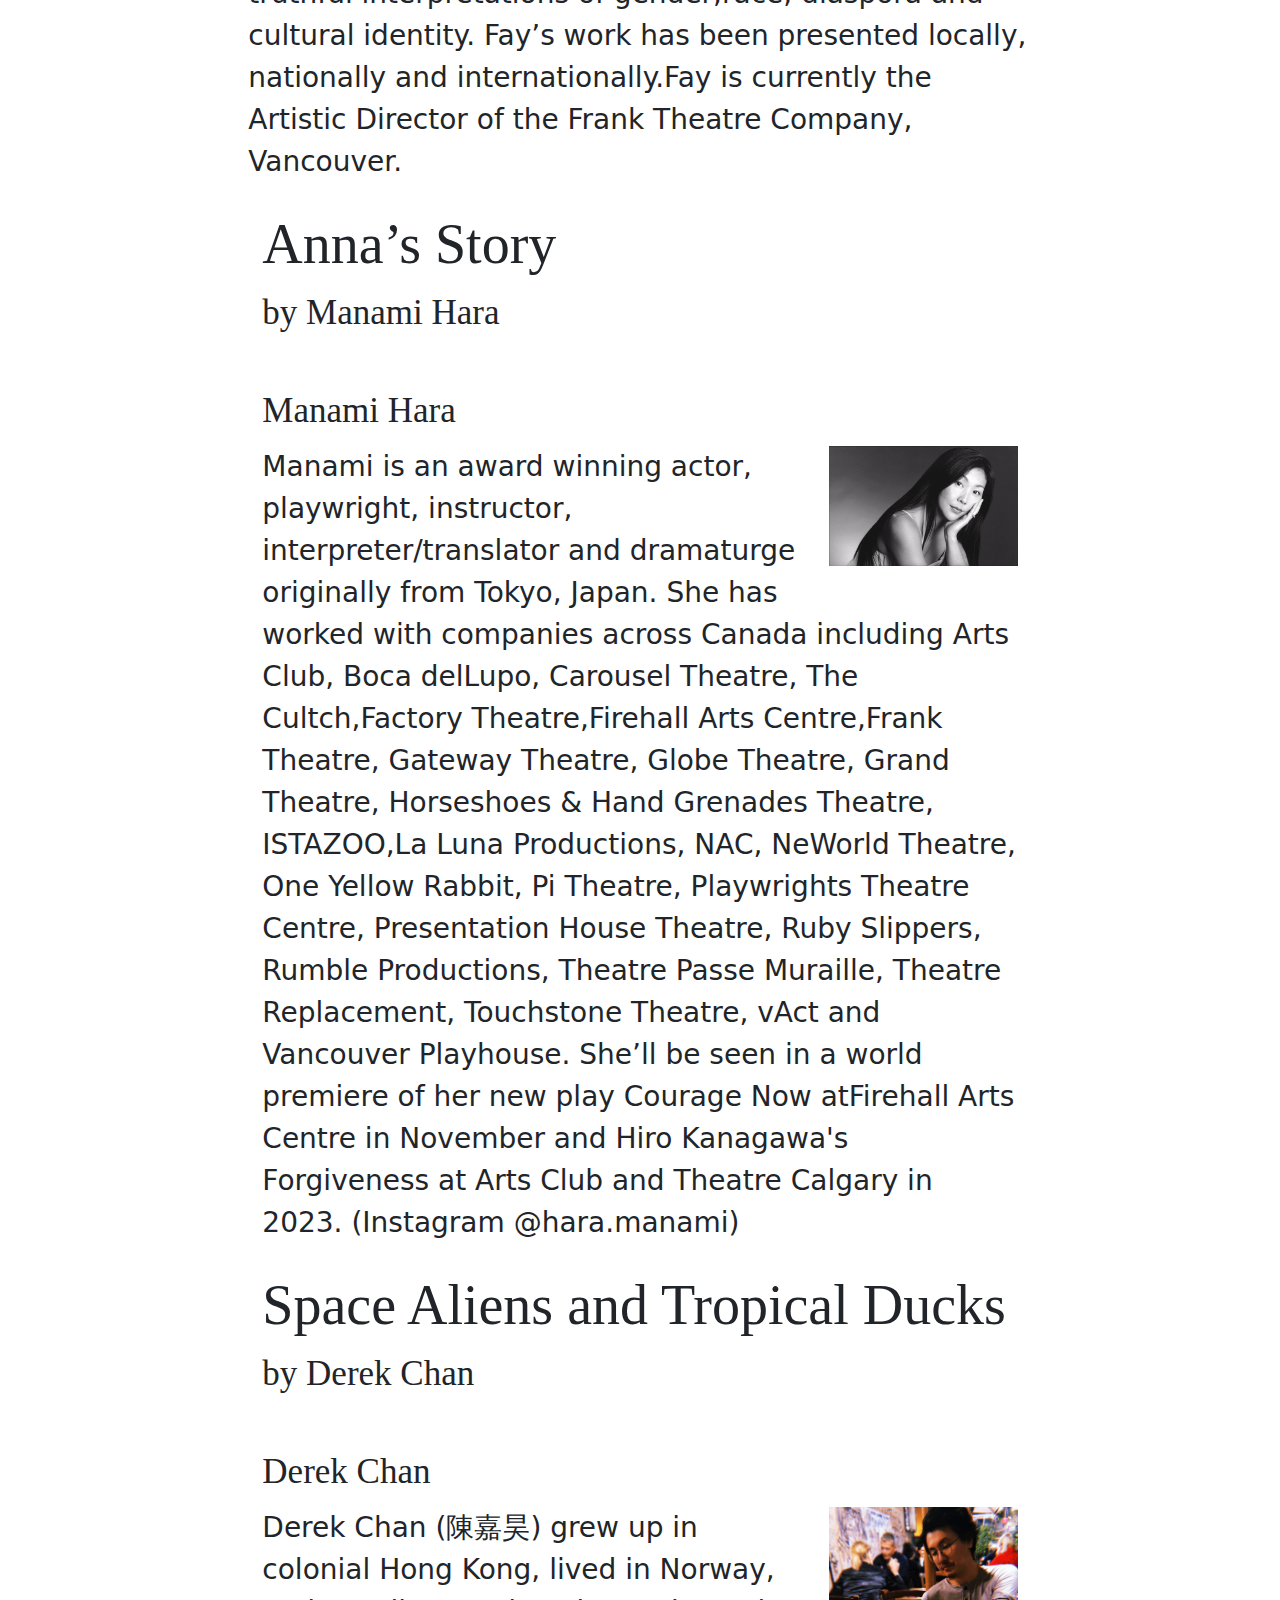
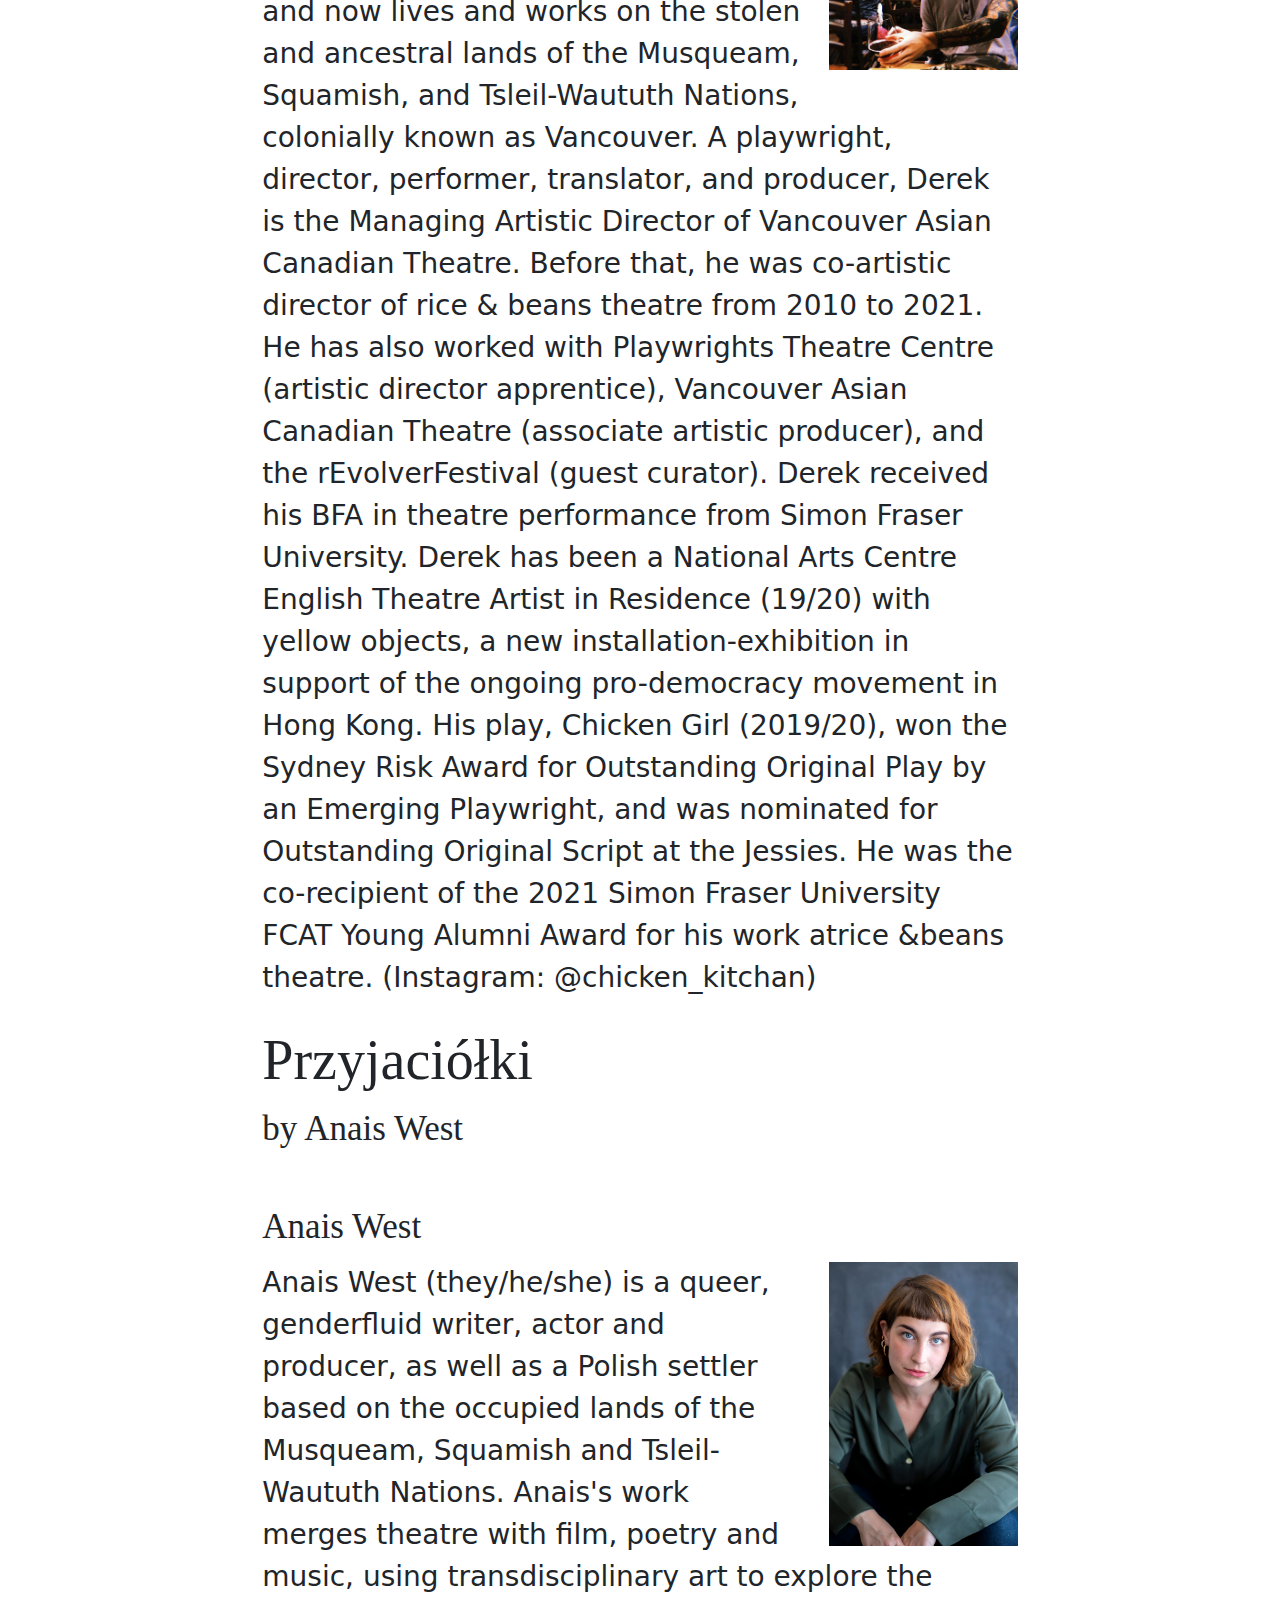
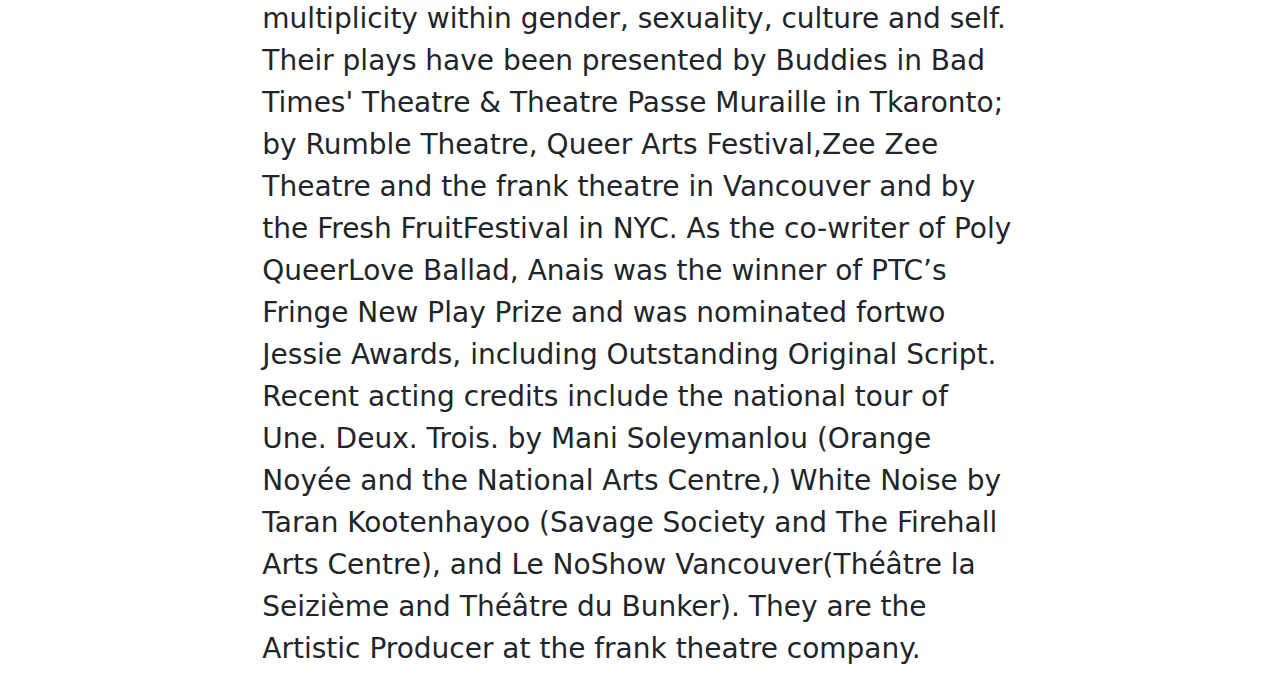
==== commit c795a509: "add all photos except Anais" ====
--- a/index.html
+++ b/index.html
@@ -36,7 +36,7 @@
             theirrecent theatre acting work includes The Rez
             Sisters, Women of the Fur Trade (MTC) and Break
             Horizons: a Concert Documentary (Urban Ink and The Cultch). You may have seen
-            theirrecent directing work in Cerulean Blue (Studio 58) and Gather: Stories in Nature
+            their recent directing work in Cerulean Blue (Studio 58) and Gather: Stories in Nature
             (Neworld and Pacific Theatre).</p>
       </div>
     </div>
@@ -100,135 +100,155 @@
           </p>
       </div>
 
-
+      <div class="row justify-content-center">
+        <div class="col-lg-8 pt-4 pt-lg-0">
+          <h2>Father’s Day</h2>
+          <h3>by Sebastien Archibald</h3>
+          <br />
+          <h3>Sebastien Archibald</h3>
+          <img src="Sebastien Archibald.jpg" class="w-25 ms-3 mb-1 float-end imgshadow" alt="Photo of Sebastien Archibald">
+          <p>Sebastien is an actor, playwright and Artistic Producer of
+            ITSAZOO Productions based on the stolen and unceded
+            territories of the the xwməθkwəy̓əm (Musqueam),
+            Skwxwú7mesh (Squamish), and Səl̓ílwətaʔ/Selilwitulh
+            (Tsleil-Waututh) Nations, where he lives with his wife and
+            children.ForITSAZOO, Sebastien has created numerous
+            productions, including: The Pipeline Project (co-produced
+            with Savage Society); Hidden (w/ UBC Botanical Gardens); The
+            Competition is Fierce (Jessie nomination Outstanding Script).
+            Playwriting awards include: the Bottle Tree National
+            Playwriting Competition; Theatre BC National Playwriting
+            Competition; Monday Magazine ‘M’ Award. Sebastien holds a BFA from the Phoenix
+            Theatre, University of Victoria. Mostrecently you saw him in Redbone Coonhound
+            playing at the Arts Club.</p>
+        </div>
+      </div>
+
+      <div class="row justify-content-center">
+        <div class="col-lg-8 pt-4 pt-lg-0">
+          <br />
+          <h2>Submission</h2>
+          <h3>by Fay Nass & Diana Garcia</h3>
+          <br />
+          <h3>Diana Garcia</h3>
+          <img src="Diana Garcia.jpeg" class="w-25 ms-3 mb-1 float-end imgshadow" alt="photo of Diana Garcia">
+          <p>Born in Valencia (Spain), Diana moved to Canada in 2013.
+            Diana holds a BA in Education and Child Psychology, as well as
+            a Masters in Applied Spanish Linguistics. She’s been
+            published on different occasions in the Spanish Professional
+            Teaching Magazine “Publicaciones Didácticas” and she’s
+            presented at several educational conferences. Diana is
+            interested in the power of language in Dramatic Arts and
+            explores the playfulness of language and its potential to
+            trouble codes of linguistic semiotics. Her passion for
+            language and human psychology has inspired herto start her
+            journey as a playwright. She is interested in multilingual
+            plays and how language can shift our perception. Diana is currently collaborating in
+            The Café and is the co-playwright of"Submission". (Instagram: diagarher)</p>
+            <br />
+  
+          <h3>Fay Nass</h3>
+          <img src="Fay Nass 1.jpg" class="w-25 ms-3 mb-1 float-end imgshadow" alt="photo of Fay Nass">
+          <p>Fay Nass is a queertheatre-maker, director,
+            writer, curator, producer, educator, scholar,
+            innovator and tireless advocate for diversity and
+            inclusion. Her practice is dedicated to creating
+            artful, truthful interpretations of gender,race,
+            diaspora and cultural identity. Fay’s work has
+            been presented locally, nationally and
+            internationally.Fay is currently the Artistic
+            Director of the Frank Theatre Company,
+            Vancouver.
+            </p>
+        </div>
+
+        <div class="row justify-content-center">
+          <div class="col-lg-8 pt-4 pt-lg-0">
+            <h2>Anna’s Story</h2>
+            <h3>by Manami Hara</h3>
+            <br />
+            <h3>Manami Hara</h3>
+            <img src="Manami Hara.jpg" class="w-25 ms-3 mb-1 float-end imgshadow" alt="Photo of Manami Hara">
+            <p>Manami is an award winning actor, playwright,
+              instructor, interpreter/translator and
+              dramaturge originally from Tokyo, Japan. She
+              has worked with companies across Canada
+              including Arts Club, Boca delLupo, Carousel
+              Theatre, The Cultch,Factory Theatre,Firehall
+              Arts Centre,Frank Theatre, Gateway Theatre,
+              Globe Theatre, Grand Theatre, Horseshoes
+              &amp; Hand Grenades Theatre, ISTAZOO,La Luna Productions, NAC, NeWorld Theatre,
+              One Yellow Rabbit, Pi Theatre, Playwrights Theatre Centre, Presentation House
+              Theatre, Ruby Slippers, Rumble Productions, Theatre Passe Muraille, Theatre
+              Replacement, Touchstone Theatre, vAct and Vancouver Playhouse. She’ll be seen in a
+              world premiere of her new play Courage Now atFirehall Arts Centre in November and
+              Hiro Kanagawa's Forgiveness at Arts Club and Theatre Calgary in 2023.
+              (Instagram @hara.manami)</p>
+          </div>
+        </div>
+
+        <div class="row justify-content-center">
+          <div class="col-lg-8 pt-4 pt-lg-0">
+            <h2>Space Aliens and Tropical Ducks</h2>
+            <h3>by Derek Chan</h3>
+            <br />
+            <h3>Derek Chan</h3>
+            <img src="Derek Chan.png" class="w-25 ms-3 mb-1 float-end imgshadow" alt="Photo of Derek Chan">
+            <p>Derek Chan (陳嘉昊) grew up in colonial
+              Hong Kong, lived in Norway, and now lives
+              and works on the stolen and ancestral
+              lands of the Musqueam, Squamish, and
+              Tsleil-Waututh Nations, colonially known
+              as Vancouver. A playwright, director,
+              performer, translator, and producer, Derek
+              is the Managing Artistic Director of
+              Vancouver Asian Canadian Theatre.
+              Before that, he was co-artistic director of
+              rice & beans theatre from 2010 to 2021. He
+              has also worked with Playwrights Theatre
+              Centre (artistic director apprentice), Vancouver Asian Canadian Theatre (associate
+              artistic producer), and the rEvolverFestival (guest curator). Derek received his BFA in
+              theatre performance from Simon Fraser University. Derek has been a National Arts
+              Centre English Theatre Artist in Residence (19/20) with yellow objects, a new
+              installation-exhibition in support of the ongoing pro-democracy movement in Hong
+              Kong. His play, Chicken Girl (2019/20), won the Sydney Risk Award for Outstanding
+              Original Play by an Emerging Playwright, and was nominated for Outstanding Original
+              Script at the Jessies. He was the co-recipient of the 2021 Simon Fraser University FCAT
+              Young Alumni Award for his work atrice &beans theatre. (Instagram:
+              @chicken_kitchan)</p>
+          </div>
+        </div>
+
+        <div class="row justify-content-center">
+          <div class="col-lg-8 pt-4 pt-lg-0">
+            <h2>Przyjaciółki</h2>
+            <h3>by Anais West</h3>
+            <br />
+            <h3>Anais West</h3>
+            <img src="Ariel Slack.jpg" class="w-25 ms-3 mb-1 float-end imgshadow" alt="Photo of Anais West">
+            <p>Anais West (they/he/she) is a queer, genderfluid writer,
+              actor and producer, as well as a Polish settler based on
+              the occupied lands of the Musqueam, Squamish and
+              Tsleil-Waututh Nations. Anais's work merges theatre
+              with film, poetry and music, using transdisciplinary art
+              to explore the multiplicity within gender, sexuality,
+              culture and self. Their plays have been presented by
+              Buddies in Bad Times' Theatre & Theatre Passe Muraille
+              in Tkaronto; by Rumble Theatre, Queer Arts Festival,Zee
+              Zee Theatre and the frank theatre in Vancouver and by
+              the Fresh FruitFestival in NYC. As the co-writer of Poly
+              QueerLove Ballad, Anais was the winner of PTC’s Fringe
+              New Play Prize and was nominated fortwo Jessie
+              Awards, including Outstanding Original Script. Recent acting credits include the
+              national tour of Une. Deux. Trois. by Mani Soleymanlou (Orange Noyée and the
+              National Arts Centre,) White Noise by Taran Kootenhayoo (Savage Society and The
+              Firehall Arts Centre), and Le NoShow Vancouver(Théâtre la Seizième and Théâtre du
+              Bunker). They are the Artistic Producer at the frank theatre company.</p>
+          </div>
+        </div>
 
     </div>
-
   </div>
 
-   
-
-
-
-
-
-
-
-<!-- 
-
-Omari Newton
-
-Father’s Day
-by Sebastien Archibald
-Sebastien Archibald
-Sebastien is an actor, playwright and Artistic Producer of
-ITSAZOO Productions based on the stolen and unceded
-territories of the the xwməθkwəy̓əm (Musqueam),
-Skwxwú7mesh (Squamish), and Səl̓ílwətaʔ/Selilwitulh
-(Tsleil-Waututh) Nations, where he lives with his wife and
-children.ForITSAZOO, Sebastien has created numerous
-productions, including: The Pipeline Project (co-produced
-with Savage Society); Hidden (w/ UBC Botanical Gardens); The
-Competition is Fierce (Jessie nomination Outstanding Script).
-Playwriting awards include: the Bottle Tree National
-Playwriting Competition; Theatre BC National Playwriting
-Competition; Monday Magazine ‘M’ Award. Sebastien holds a BFA from the Phoenix
-Theatre, University of Victoria. Mostrecently you saw him in Redbone Coonhound
-playing at the Arts Club.
-Submission
-by Fay Nass & Diana Garcia
-Diana Garcia
-Born in Valencia (Spain), Diana moved to Canada in 2013.
-Diana holds a BA in Education and Child Psychology, as well as
-a Masters in Applied Spanish Linguistics. She’s been
-published on different occasions in the Spanish Professional
-Teaching Magazine “Publicaciones Didácticas” and she’s
-presented at several educational conferences. Diana is
-interested in the power of language in Dramatic Arts and
-explores the playfulness of language and its potential to
-trouble codes of linguistic semiotics. Her passion for
-language and human psychology has inspired herto start her
-journey as a playwright. She is interested in multilingual
-plays and how language can shift our perception. Diana is currently collaborating in
-The Café and is the co-playwright of"Submission". (Instagram: diagarher)
-
-Fay Nass
-Fay Nass is a queertheatre-maker, director,
-writer, curator, producer, educator, scholar,
-innovator and tireless advocate for diversity and
-inclusion. Her practice is dedicated to creating
-artful, truthful interpretations of gender,race,
-diaspora and cultural identity. Fay’s work has
-been presented locally, nationally and
-internationally.Fay is currently the Artistic
-Director of the Frank Theatre Company,
-Vancouver.
-
-Anna’s Story
-by Manami Hara
-Manami Hara
-Manami is an award winning actor, playwright,
-instructor, interpreter/translator and
-dramaturge originally from Tokyo, Japan. She
-has worked with companies across Canada
-including Arts Club, Boca delLupo, Carousel
-Theatre, The Cultch,Factory Theatre,Firehall
-Arts Centre,Frank Theatre, Gateway Theatre,
-Globe Theatre, Grand Theatre, Horseshoes
-&amp; Hand Grenades Theatre, ISTAZOO,La Luna Productions, NAC, NeWorld Theatre,
-One Yellow Rabbit, Pi Theatre, Playwrights Theatre Centre, Presentation House
-Theatre, Ruby Slippers, Rumble Productions, Theatre Passe Muraille, Theatre
-Replacement, Touchstone Theatre, vAct and Vancouver Playhouse. She’ll be seen in a
-world premiere of her new play Courage Now atFirehall Arts Centre in November and
-Hiro Kanagawa's Forgiveness at Arts Club and Theatre Calgary in 2023.
-(Instagram @hara.manami)
-
-Space Aliens and Tropical Ducks
-by Derek Chan
-Derek Chan
-Derek Chan (陳嘉昊) grew up in colonial
-Hong Kong, lived in Norway, and now lives
-and works on the stolen and ancestral
-lands of the Musqueam, Squamish, and
-Tsleil-Waututh Nations, colonially known
-as Vancouver. A playwright, director,
-performer, translator, and producer, Derek
-is the Managing Artistic Director of
-Vancouver Asian Canadian Theatre.
-Before that, he was co-artistic director of
-rice & beans theatre from 2010 to 2021. He
-has also worked with Playwrights Theatre
-Centre (artistic director apprentice), Vancouver Asian Canadian Theatre (associate
-artistic producer), and the rEvolverFestival (guest curator). Derek received his BFA in
-theatre performance from Simon Fraser University. Derek has been a National Arts
-Centre English Theatre Artist in Residence (19/20) with yellow objects, a new
-installation-exhibition in support of the ongoing pro-democracy movement in Hong
-Kong. His play, Chicken Girl (2019/20), won the Sydney Risk Award for Outstanding
-Original Play by an Emerging Playwright, and was nominated for Outstanding Original
-Script at the Jessies. He was the co-recipient of the 2021 Simon Fraser University FCAT
-Young Alumni Award for his work atrice &beans theatre. (Instagram:
-@chicken_kitchan)
-
-Przyjaciółki
-by Anais West
-Anais West
-Anais West (they/he/she) is a queer, genderfluid writer,
-actor and producer, as well as a Polish settler based on
-the occupied lands of the Musqueam, Squamish and
-Tsleil-Waututh Nations. Anais's work merges theatre
-with film, poetry and music, using transdisciplinary art
-to explore the multiplicity within gender, sexuality,
-culture and self. Their plays have been presented by
-Buddies in Bad Times' Theatre & Theatre Passe Muraille
-in Tkaronto; by Rumble Theatre, Queer Arts Festival,Zee
-Zee Theatre and the frank theatre in Vancouver and by
-the Fresh FruitFestival in NYC. As the co-writer of Poly
-QueerLove Ballad, Anais was the winner of PTC’s Fringe
-New Play Prize and was nominated fortwo Jessie
-Awards, including Outstanding Original Script. Recent acting credits include the
-national tour of Une. Deux. Trois. by Mani Soleymanlou (Orange Noyée and the
-National Arts Centre,) White Noise by Taran Kootenhayoo (Savage Society and The
-Firehall Arts Centre), and Le NoShow Vancouver(Théâtre la Seizième and Théâtre du
-Bunker). They are the Artistic Producer at the frank theatre company. -->
 </body>
 </html>--- a/cafeprogram.css
+++ b/cafeprogram.css
@@ -6,7 +6,7 @@
     font-family: impact;
 }
 h1 {
-    font-size: 3rem;
+    font-size: 2.5rem;
 }
 
 h3 {
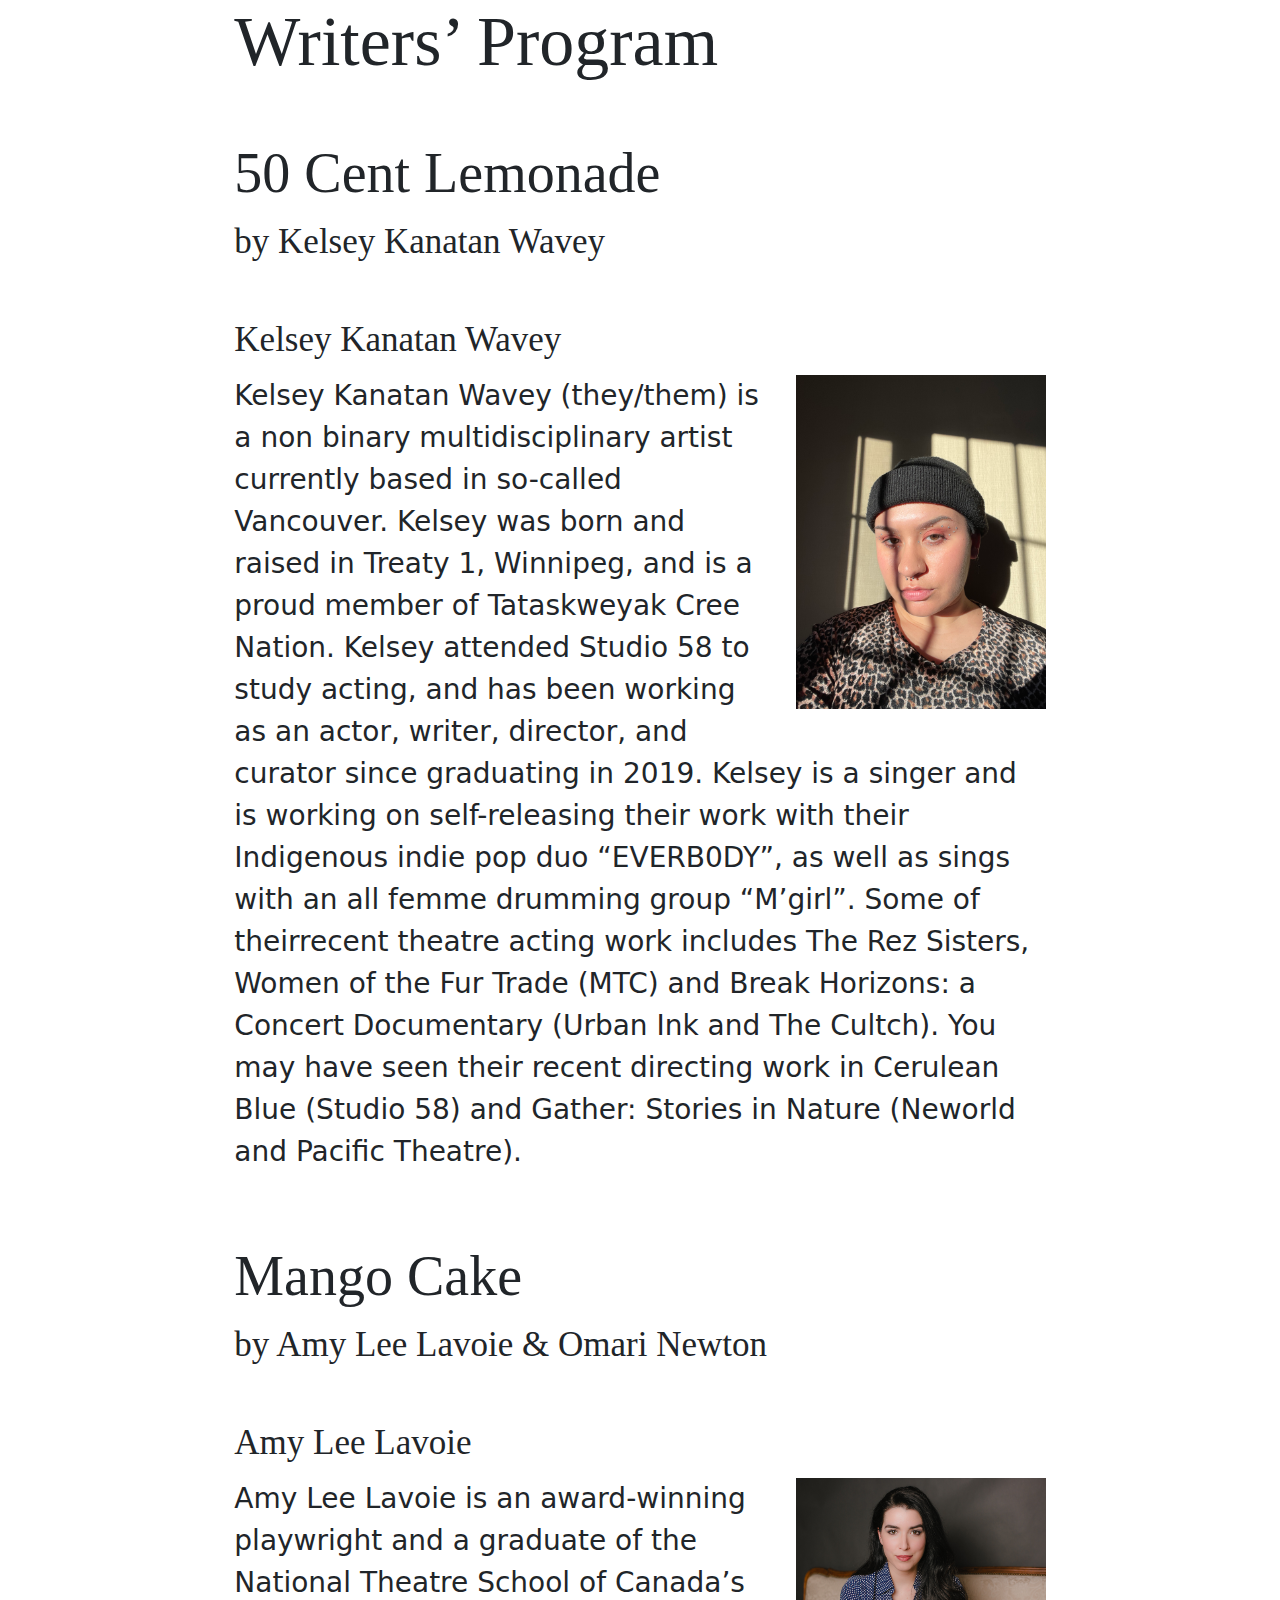
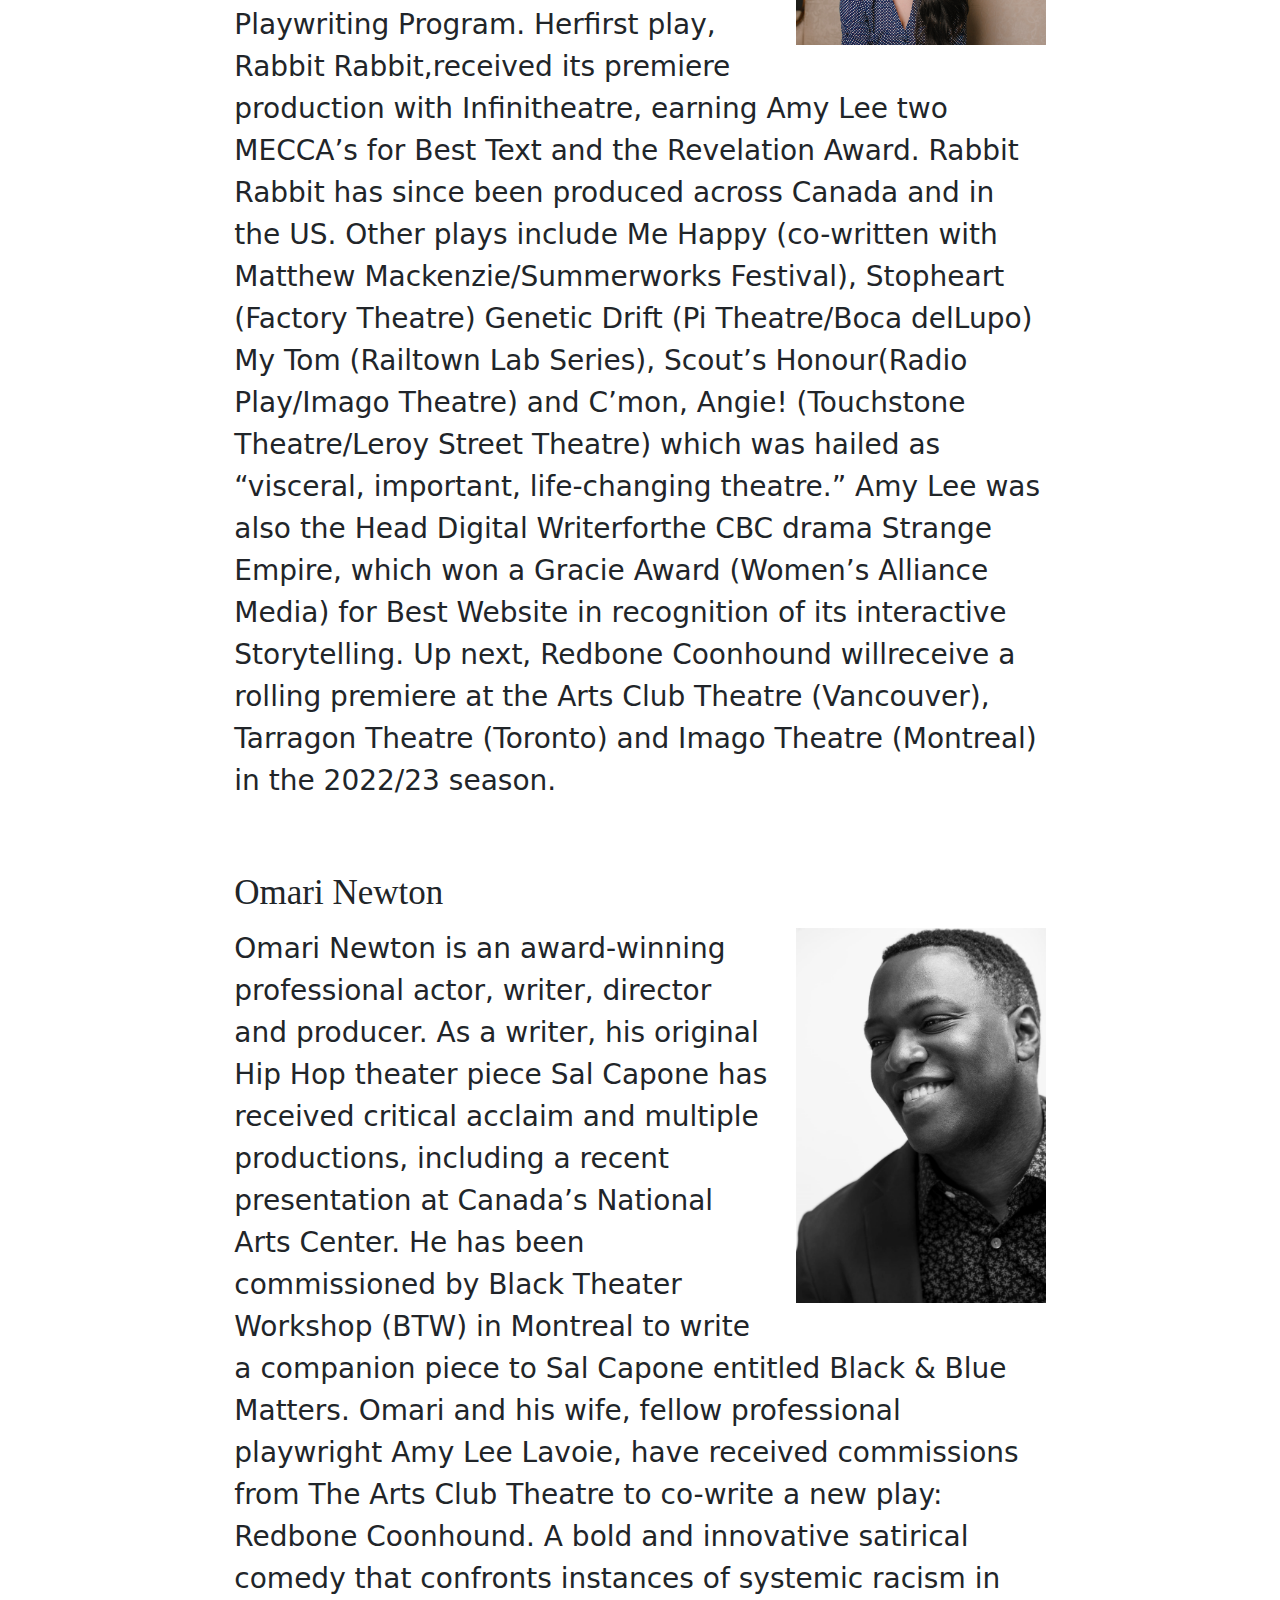
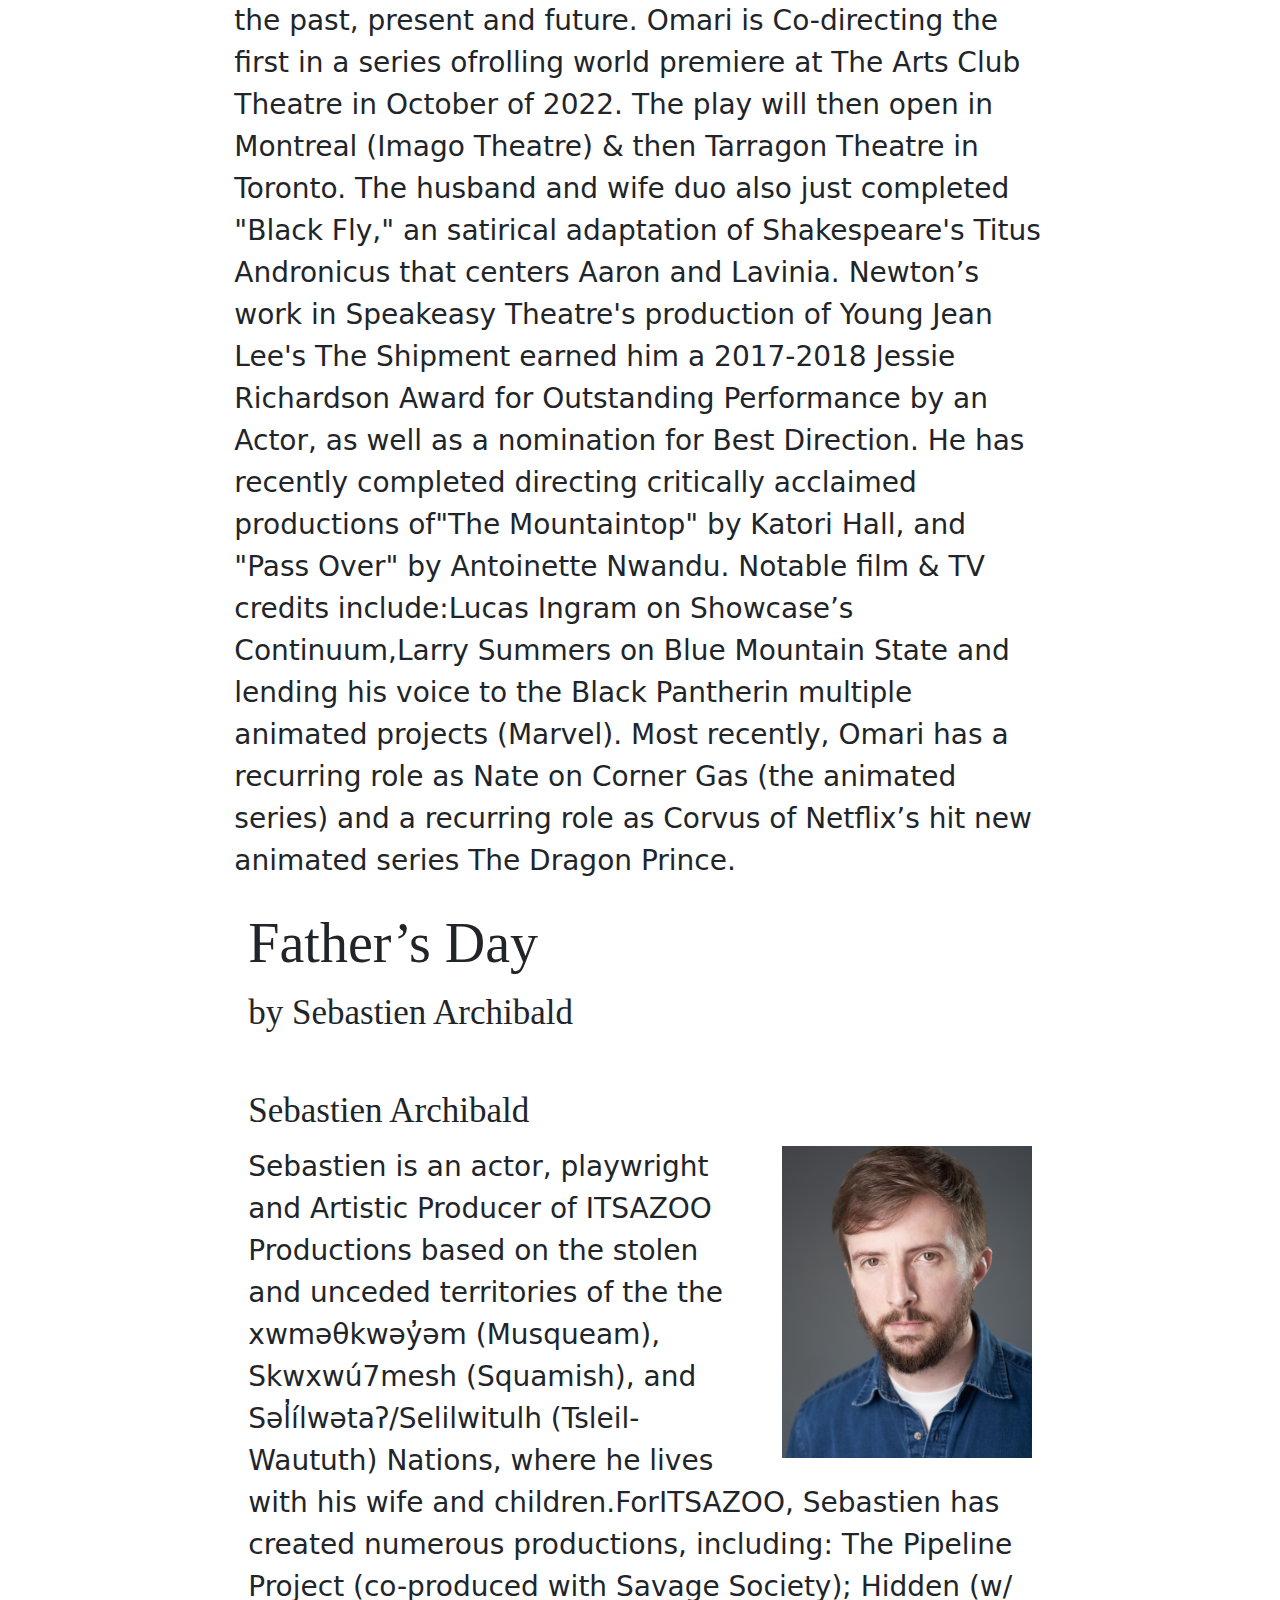
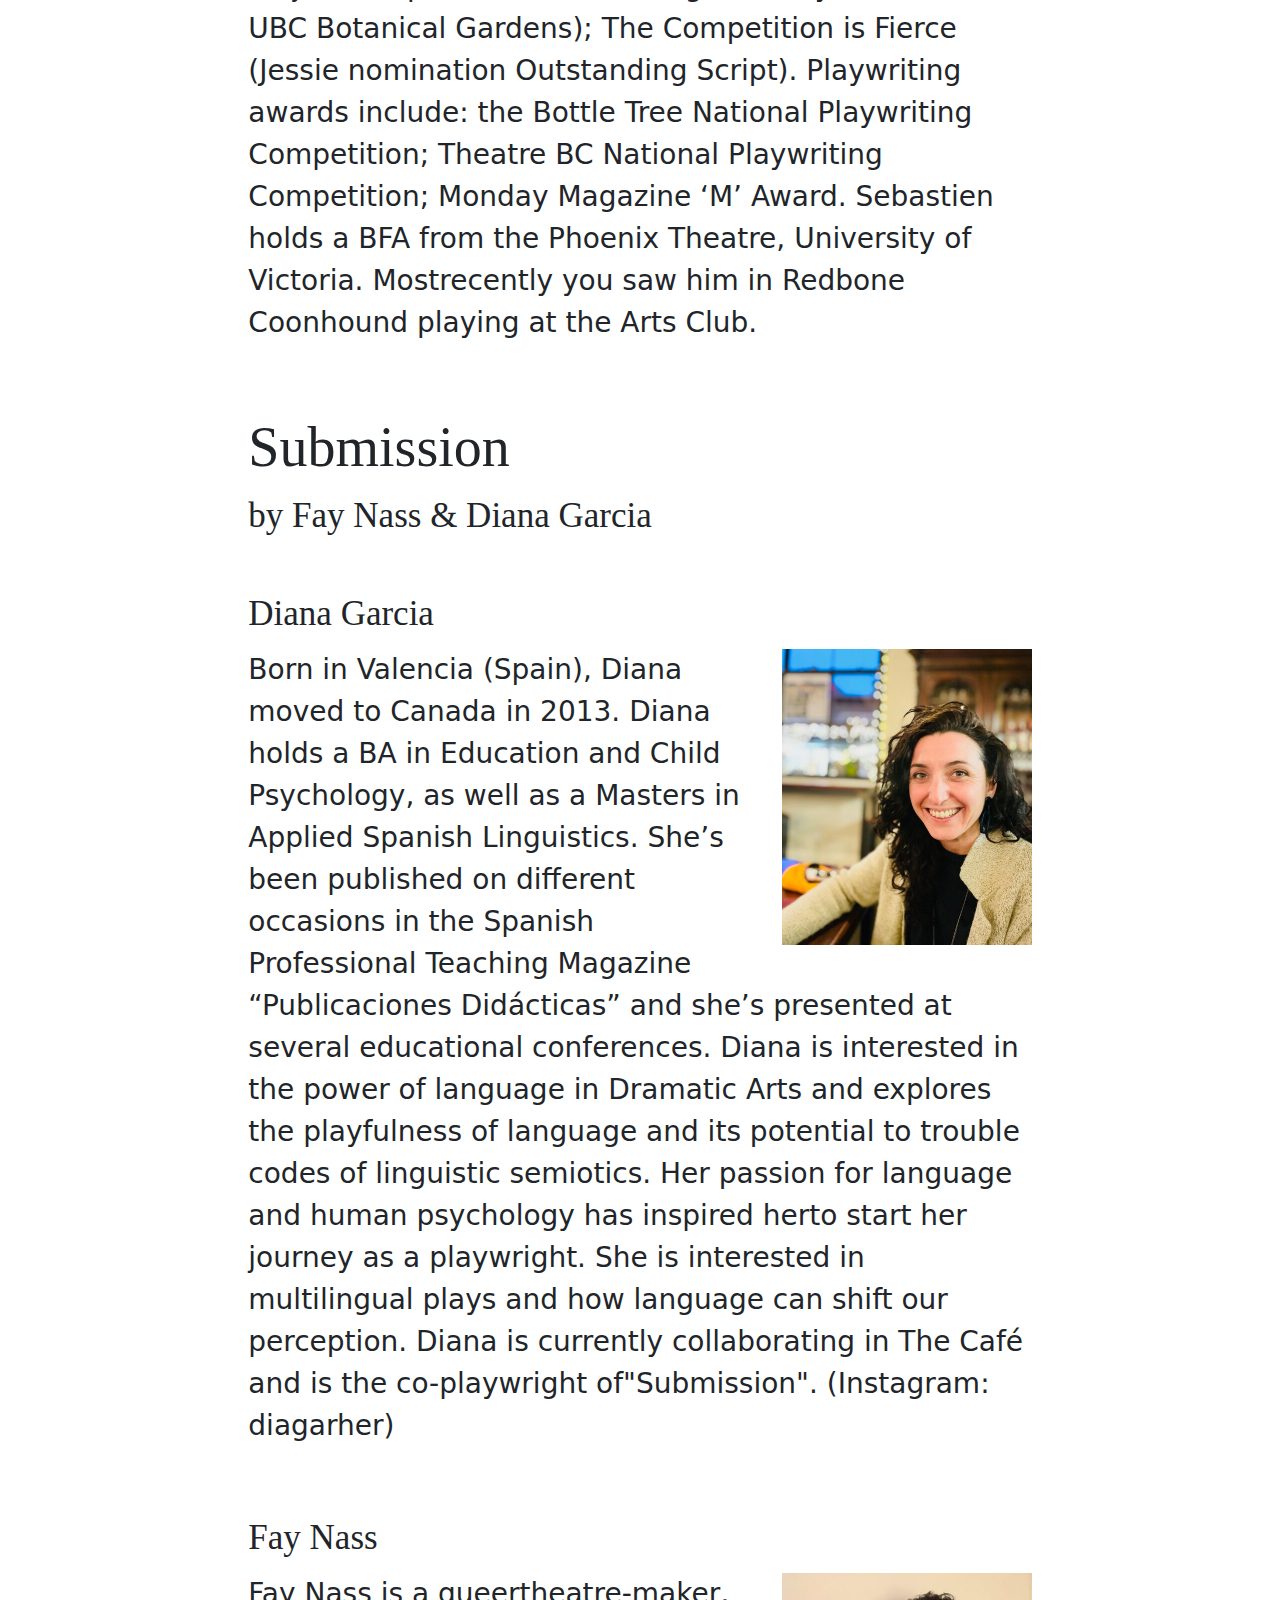
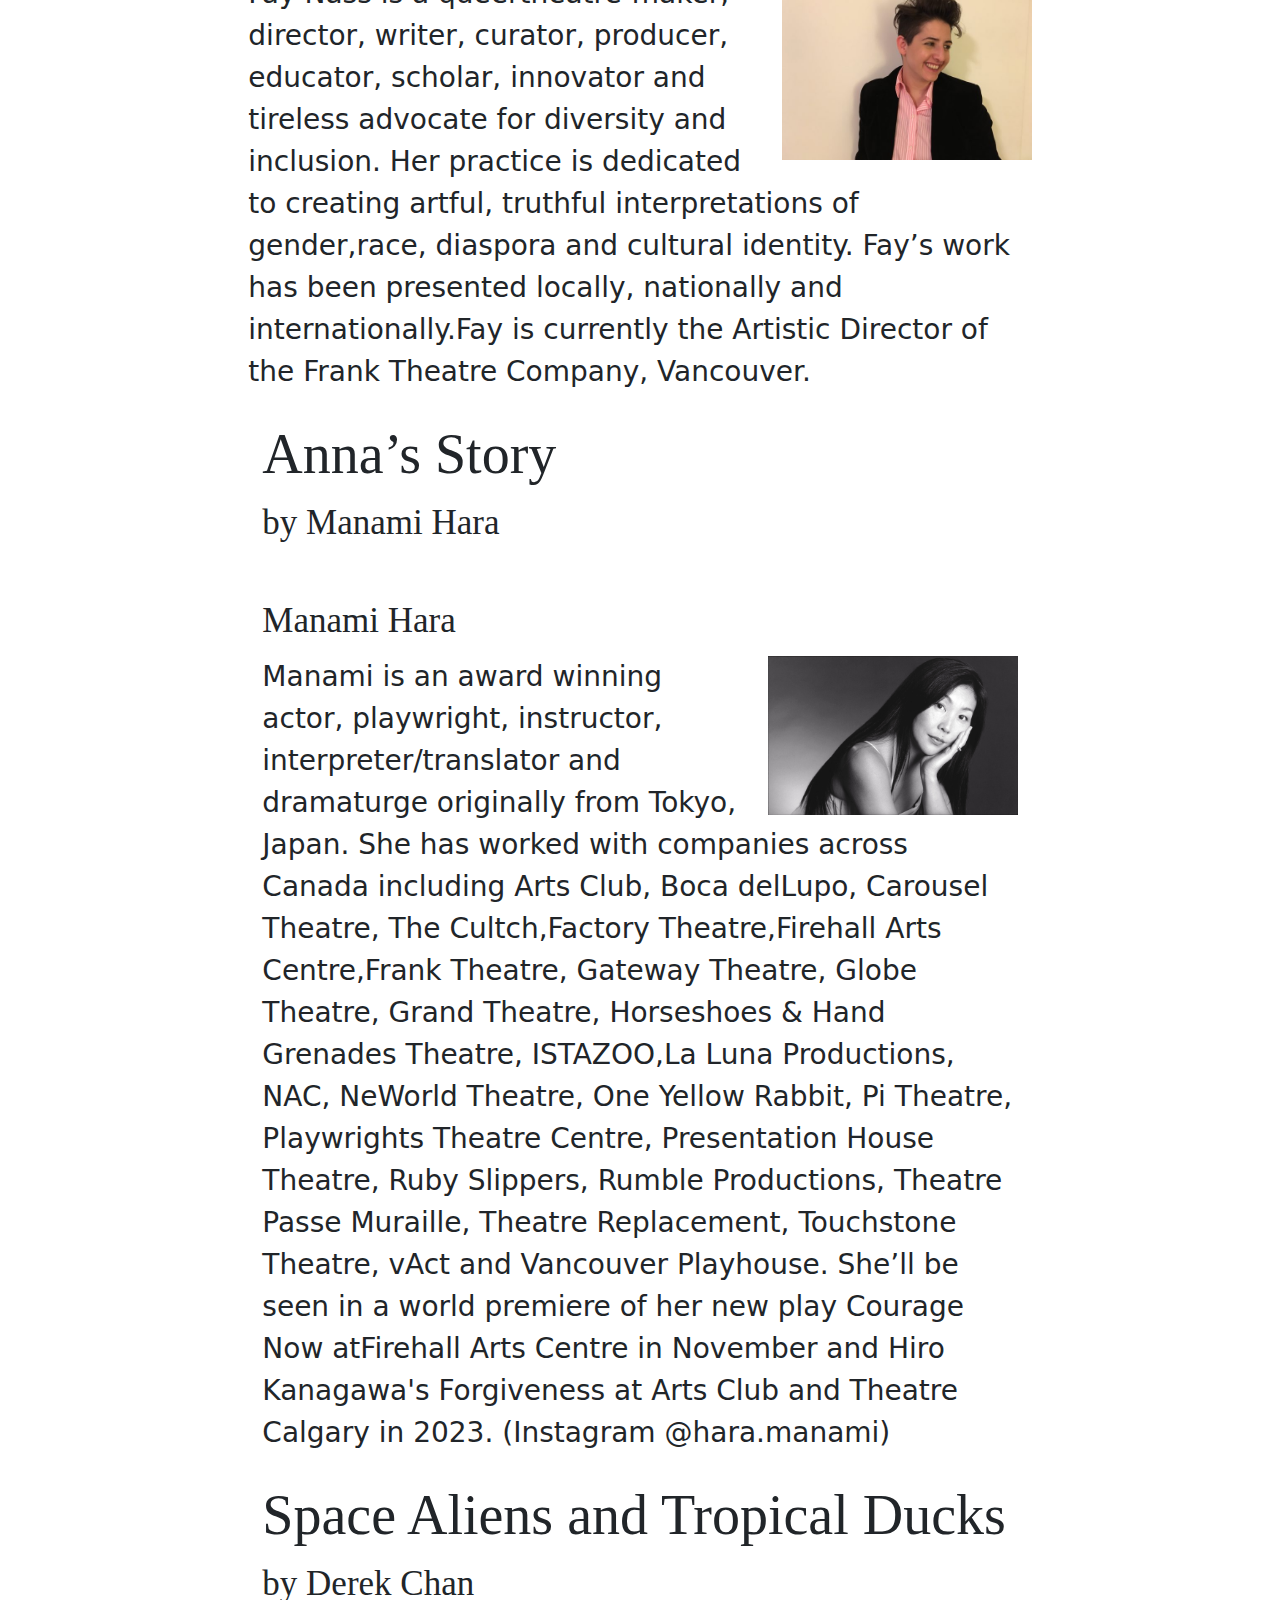
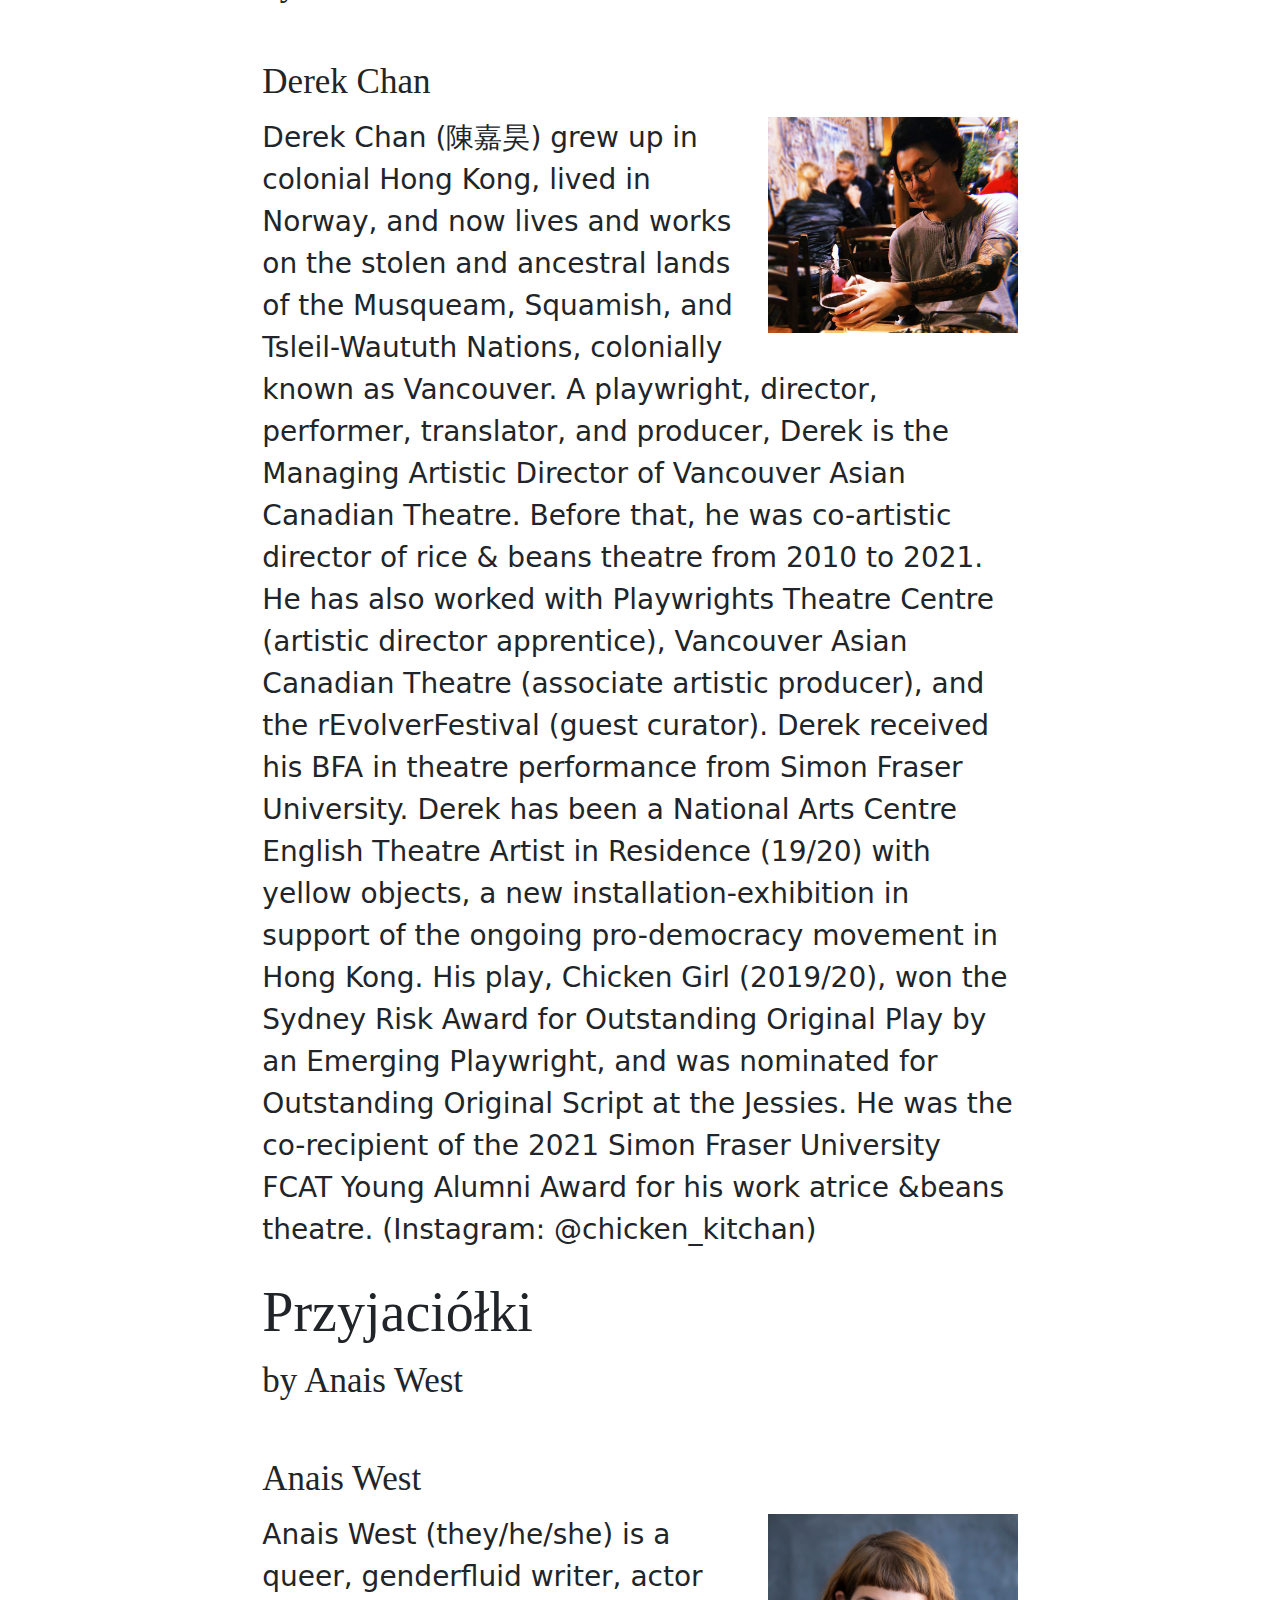
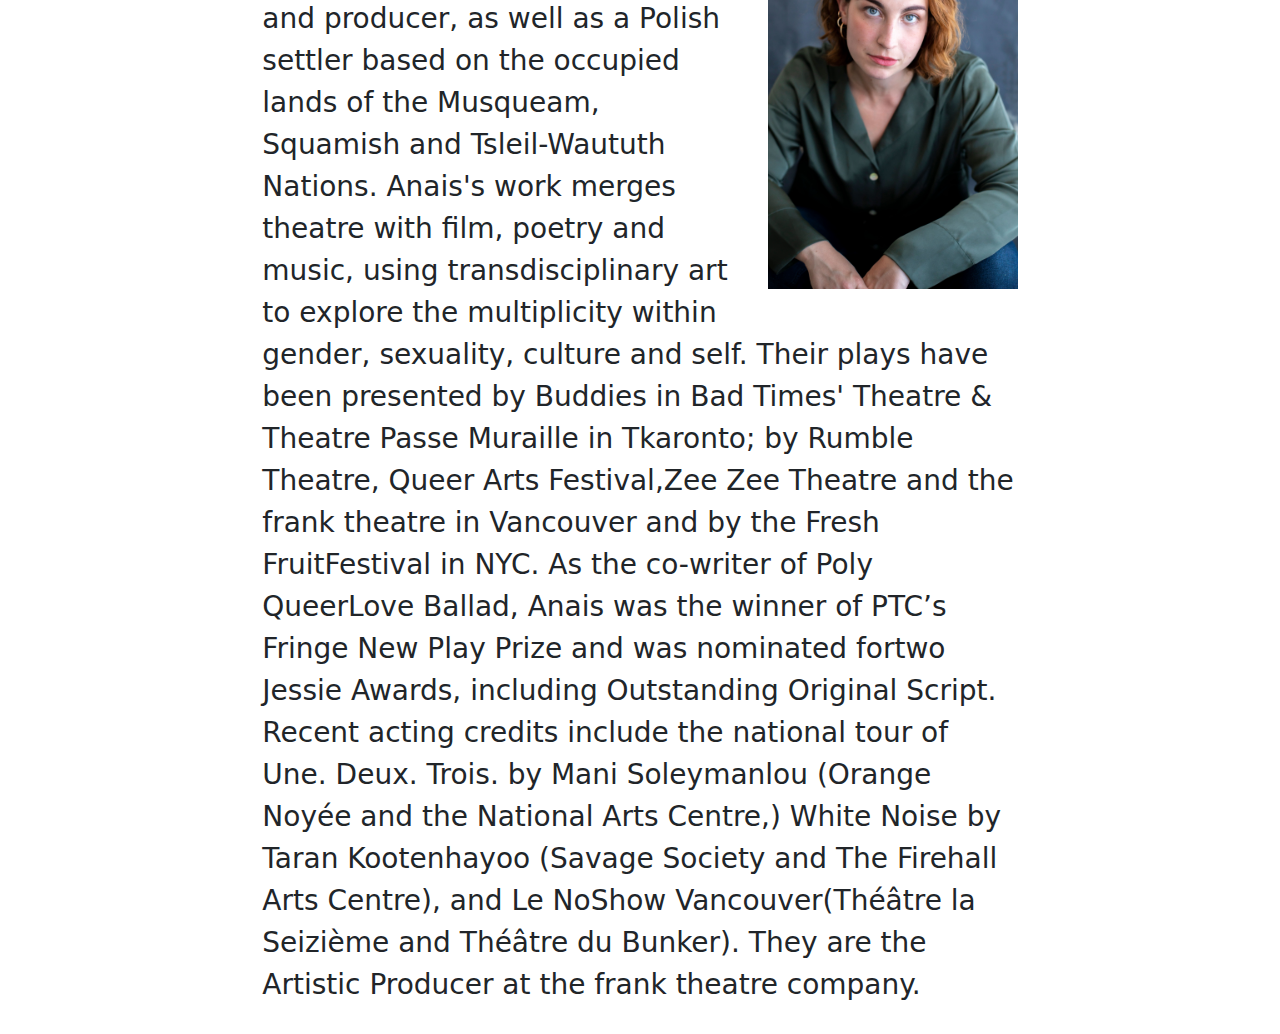
==== commit ce617561: "img min-width 250" ====
--- a/index.html
+++ b/index.html
@@ -6,7 +6,7 @@
     <meta name="viewport" content="width=device-width, initial-scale=1.0">
     <link href="https://cdn.jsdelivr.net/npm/bootstrap@5.1.1/dist/css/bootstrap.min.css" rel="stylesheet" >
     <link href="cafeprogram.css" rel="stylesheet" >
-    <title>Document</title>
+    <title>The Café Writers’ Program</title>
 </head>
 <body>
     
--- a/cafeprogram.css
+++ b/cafeprogram.css
@@ -15,4 +15,8 @@
 
 p {
     font-size: 1rem;
+}
+
+img {
+    min-width: 250px;
 }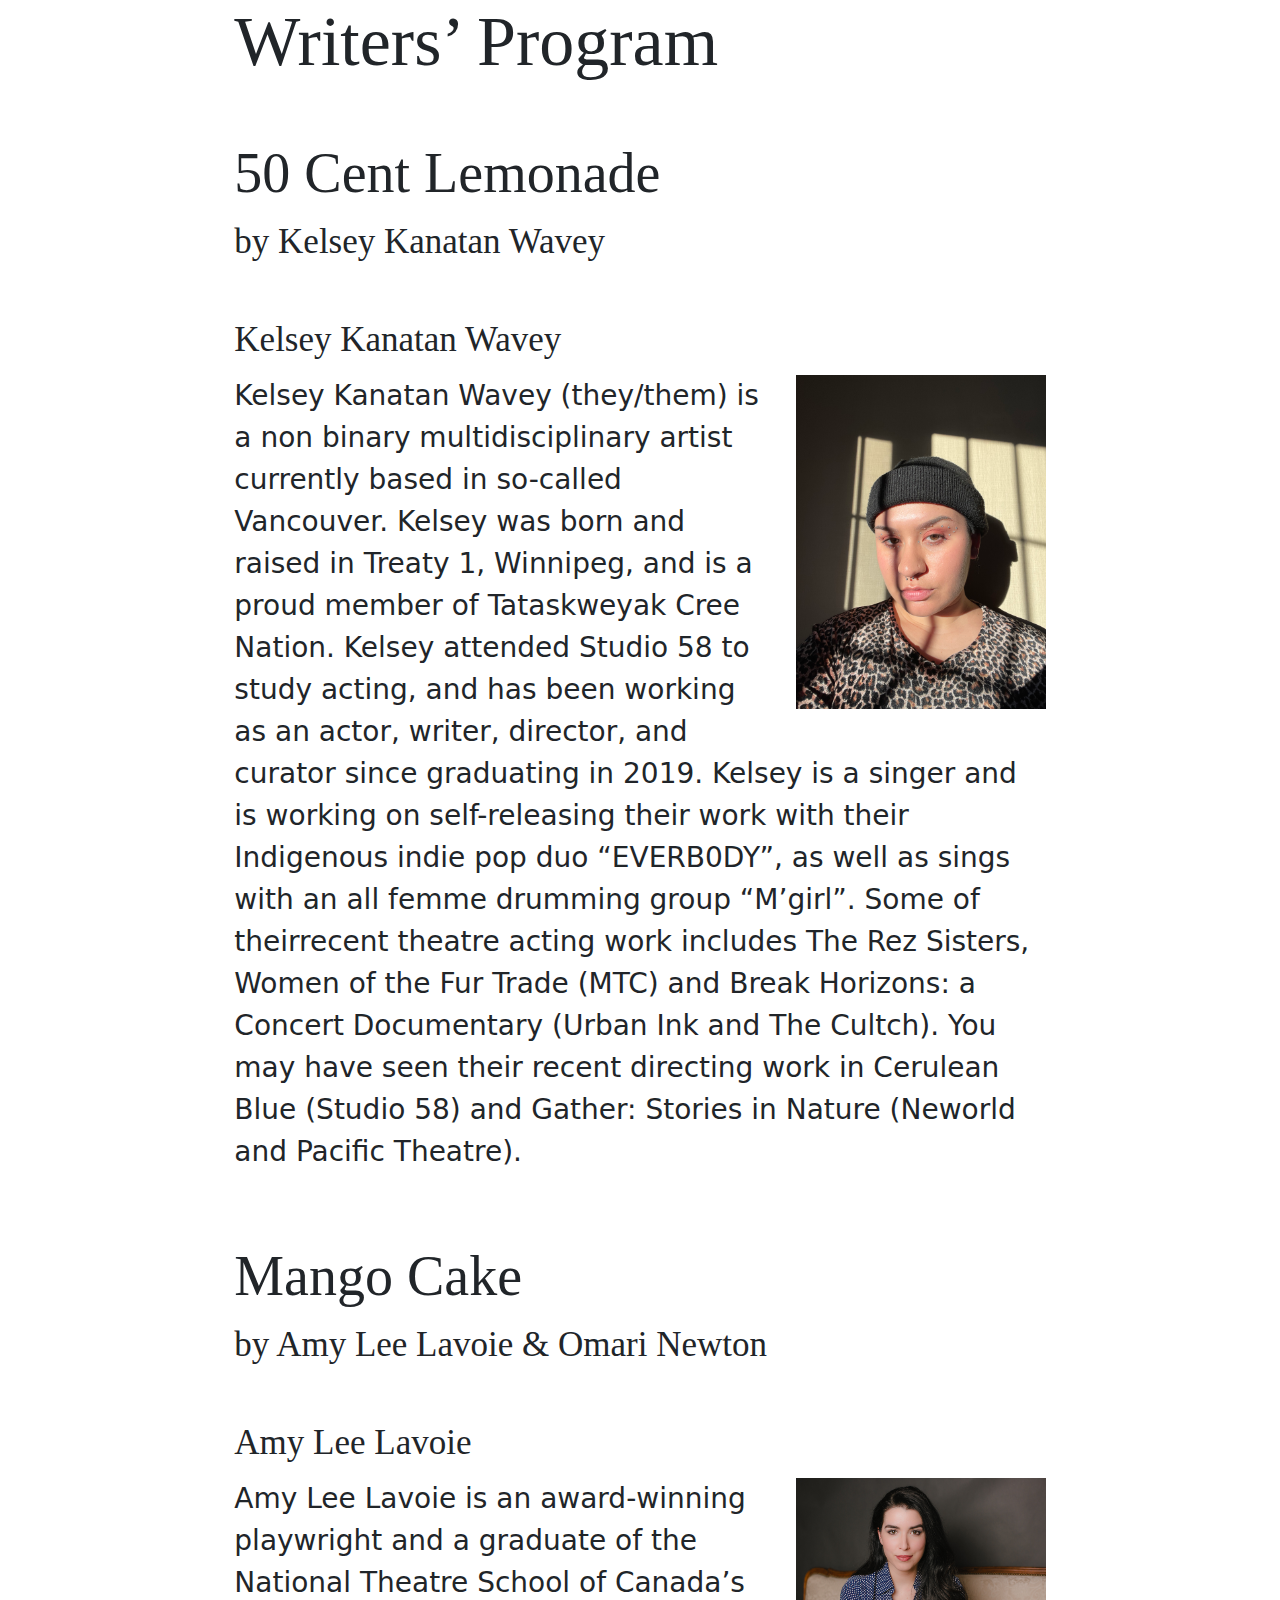
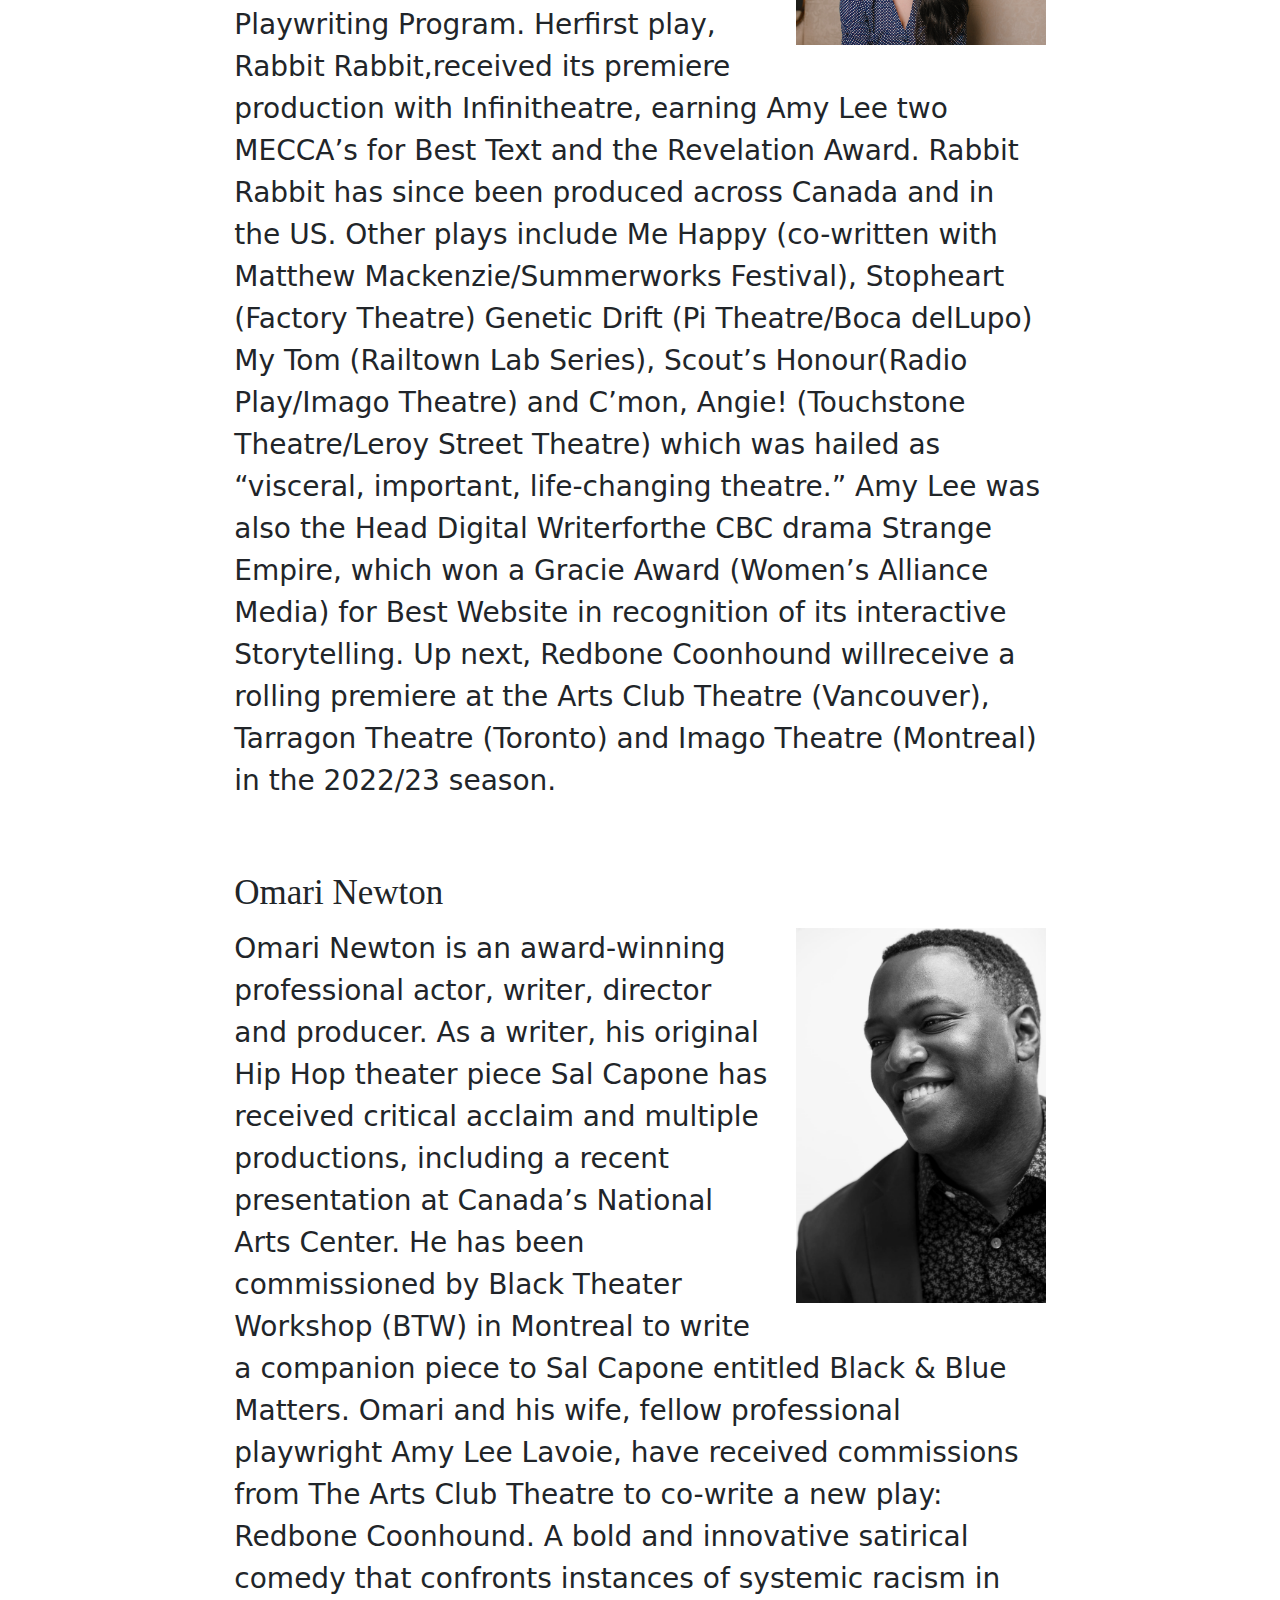
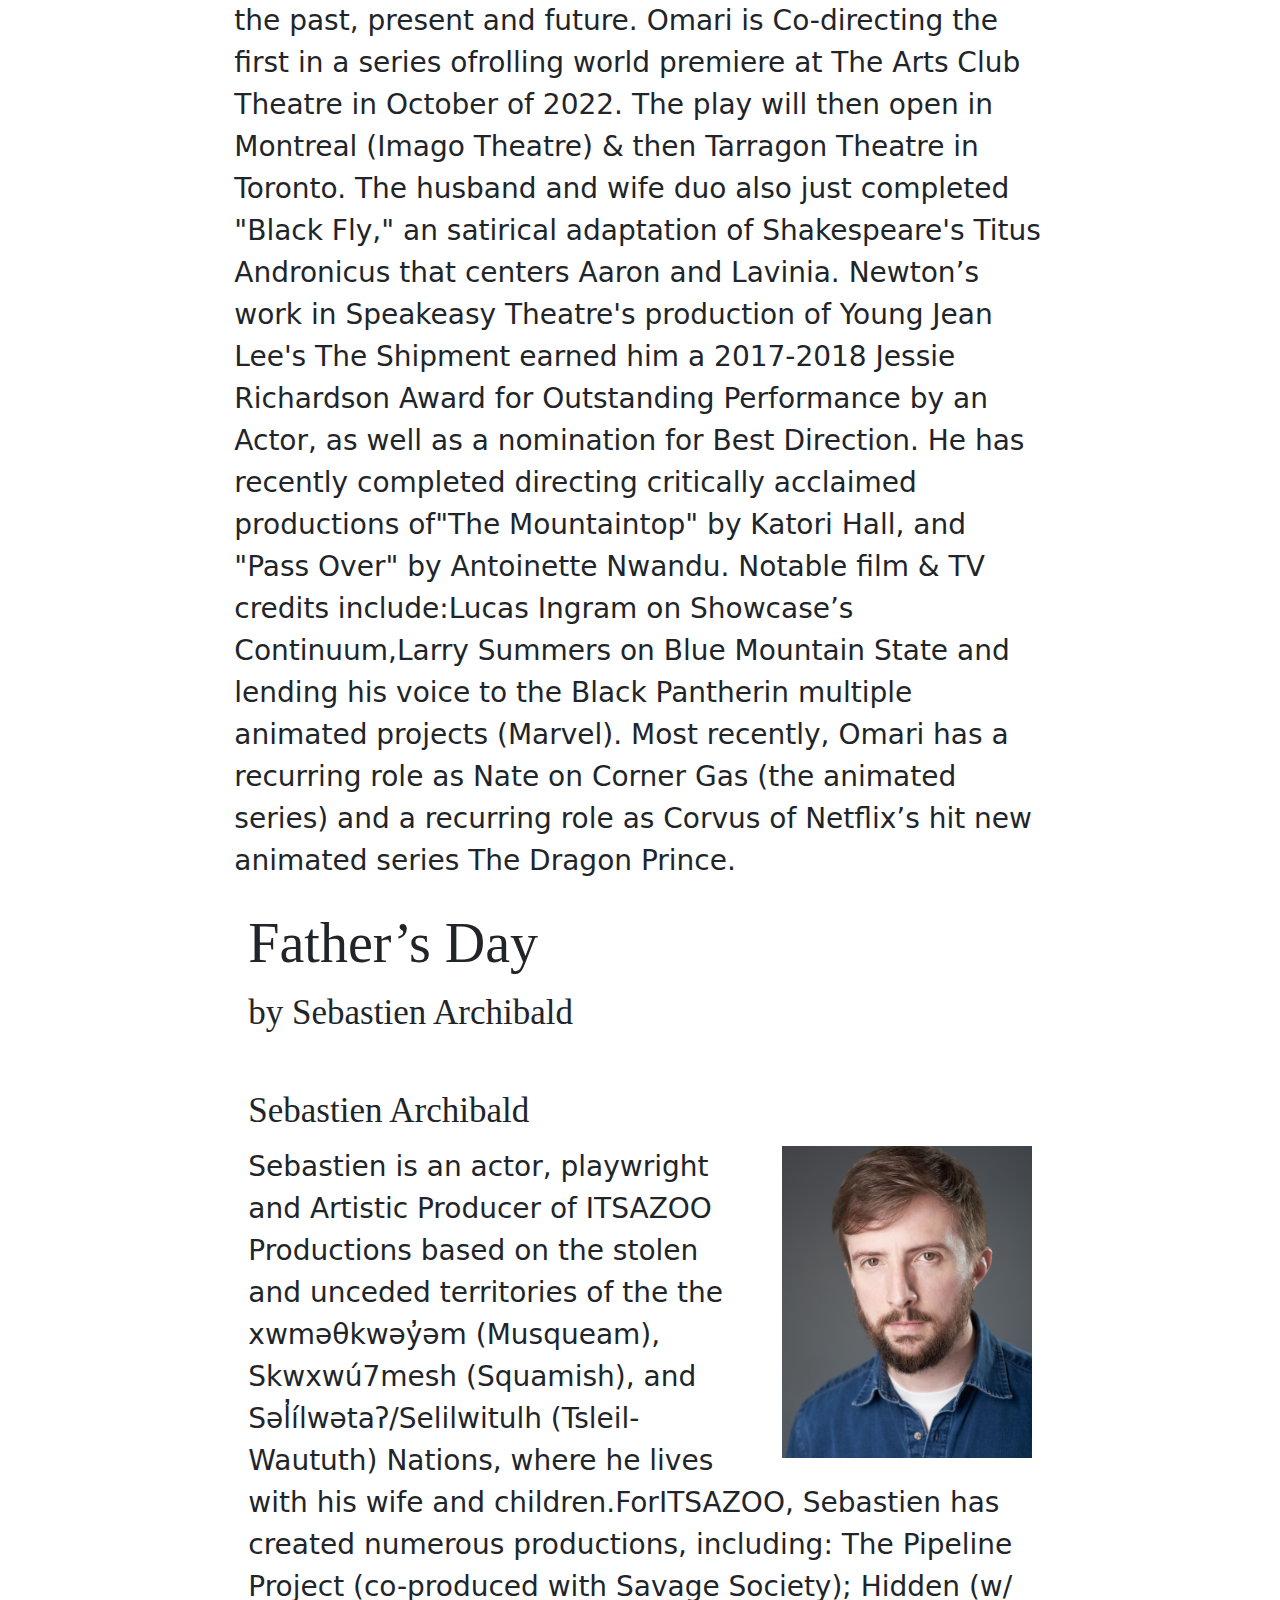
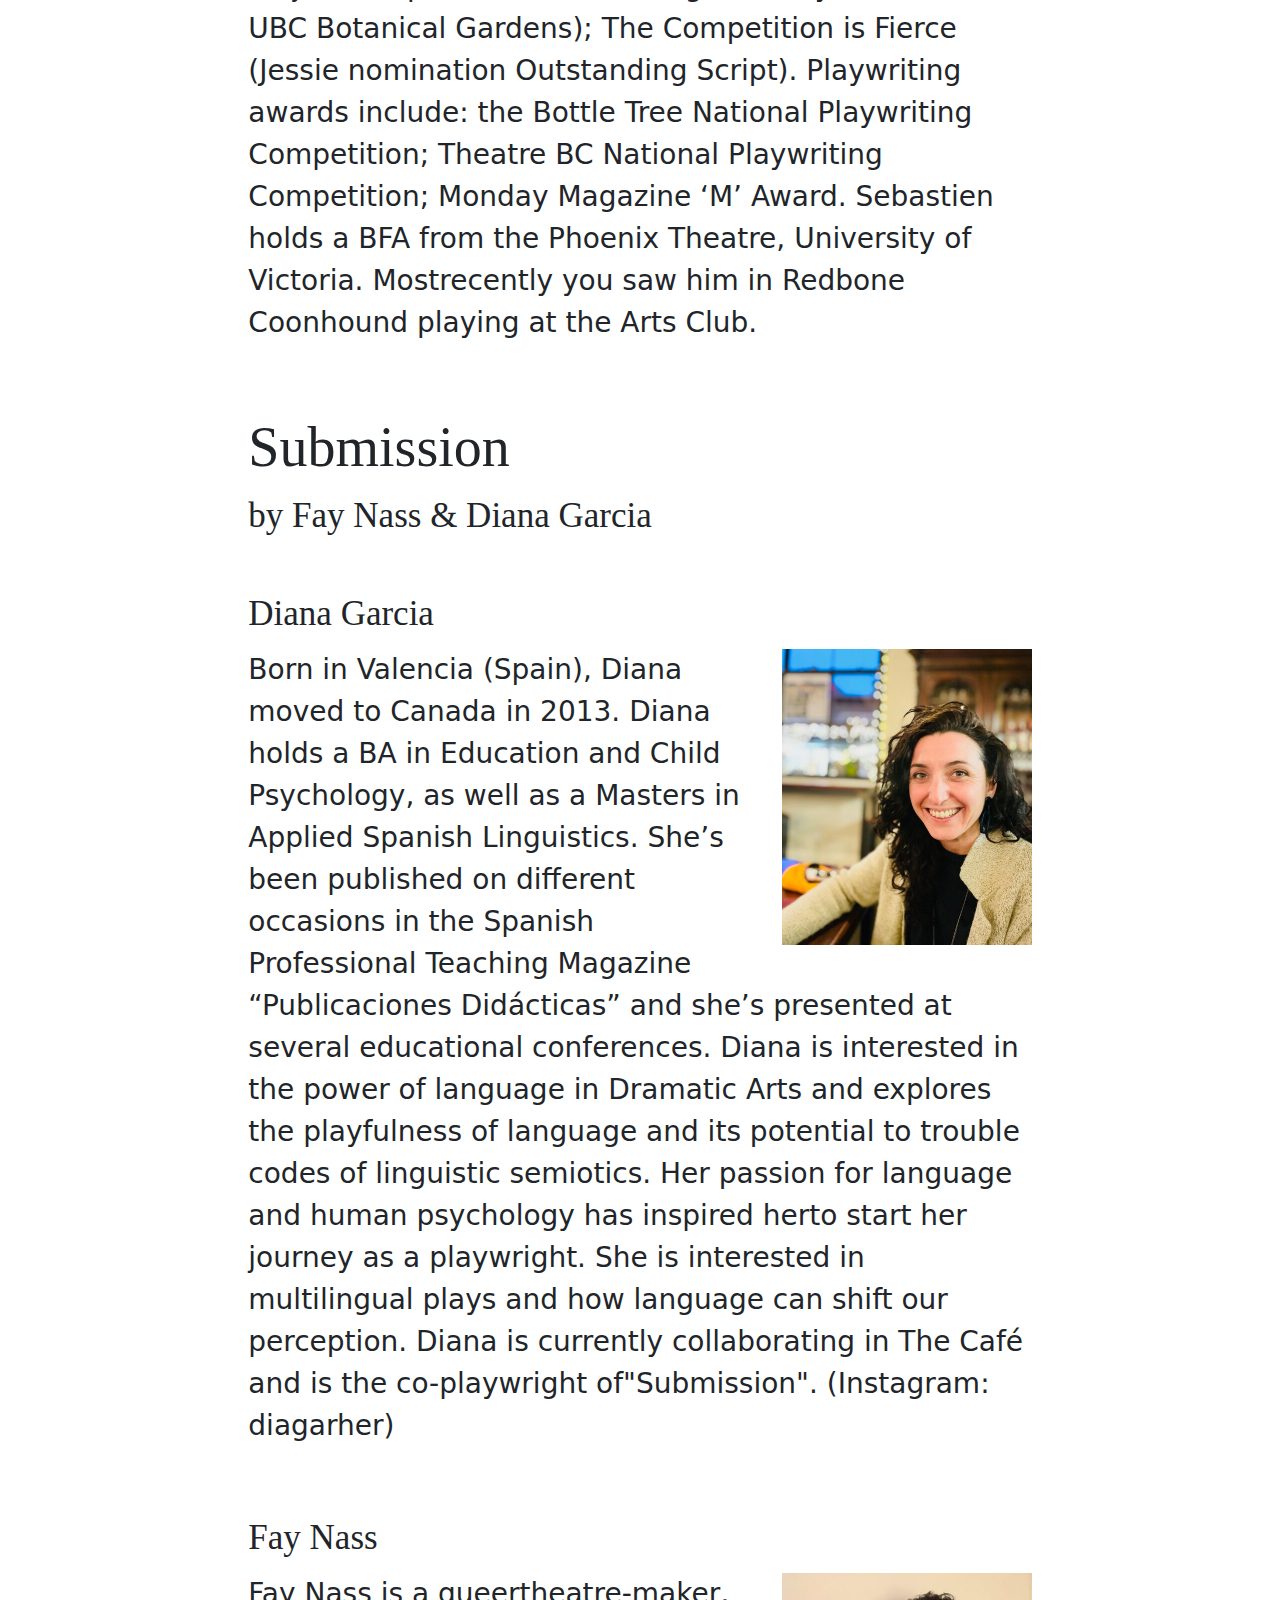
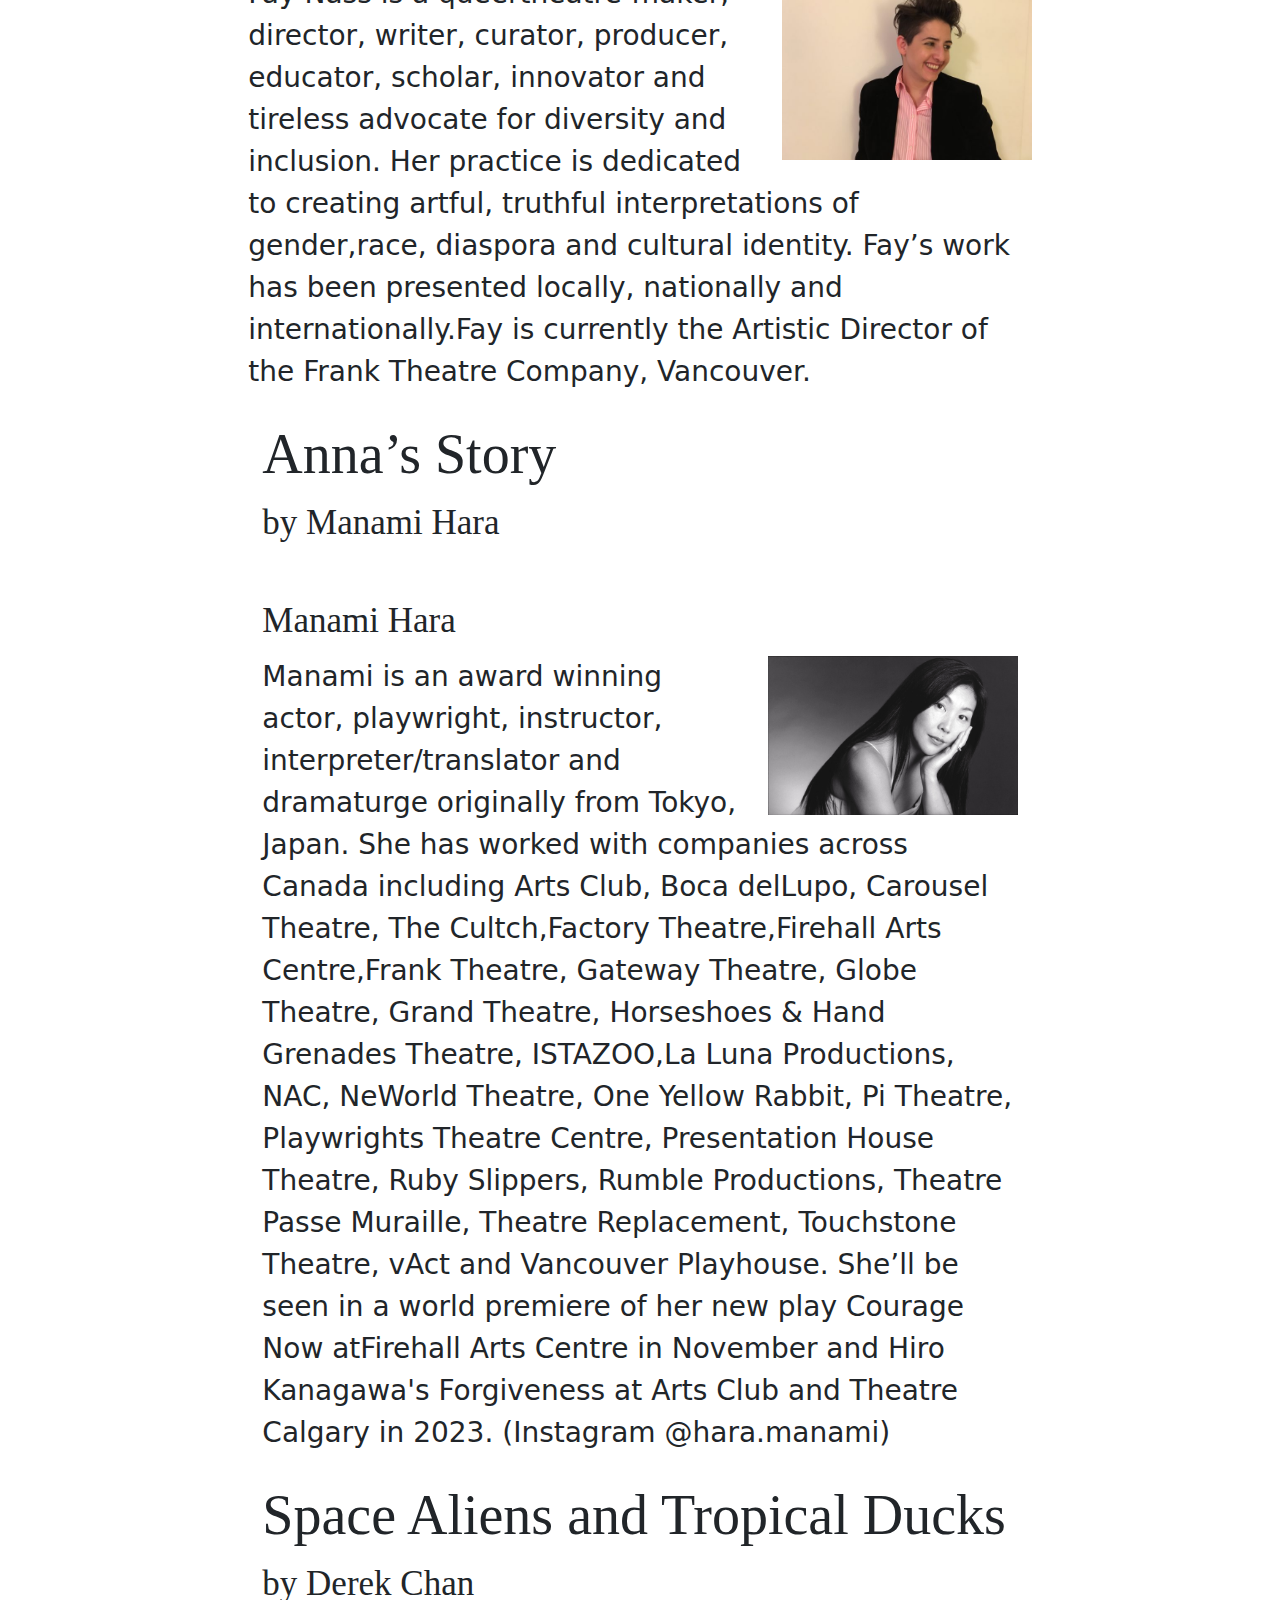
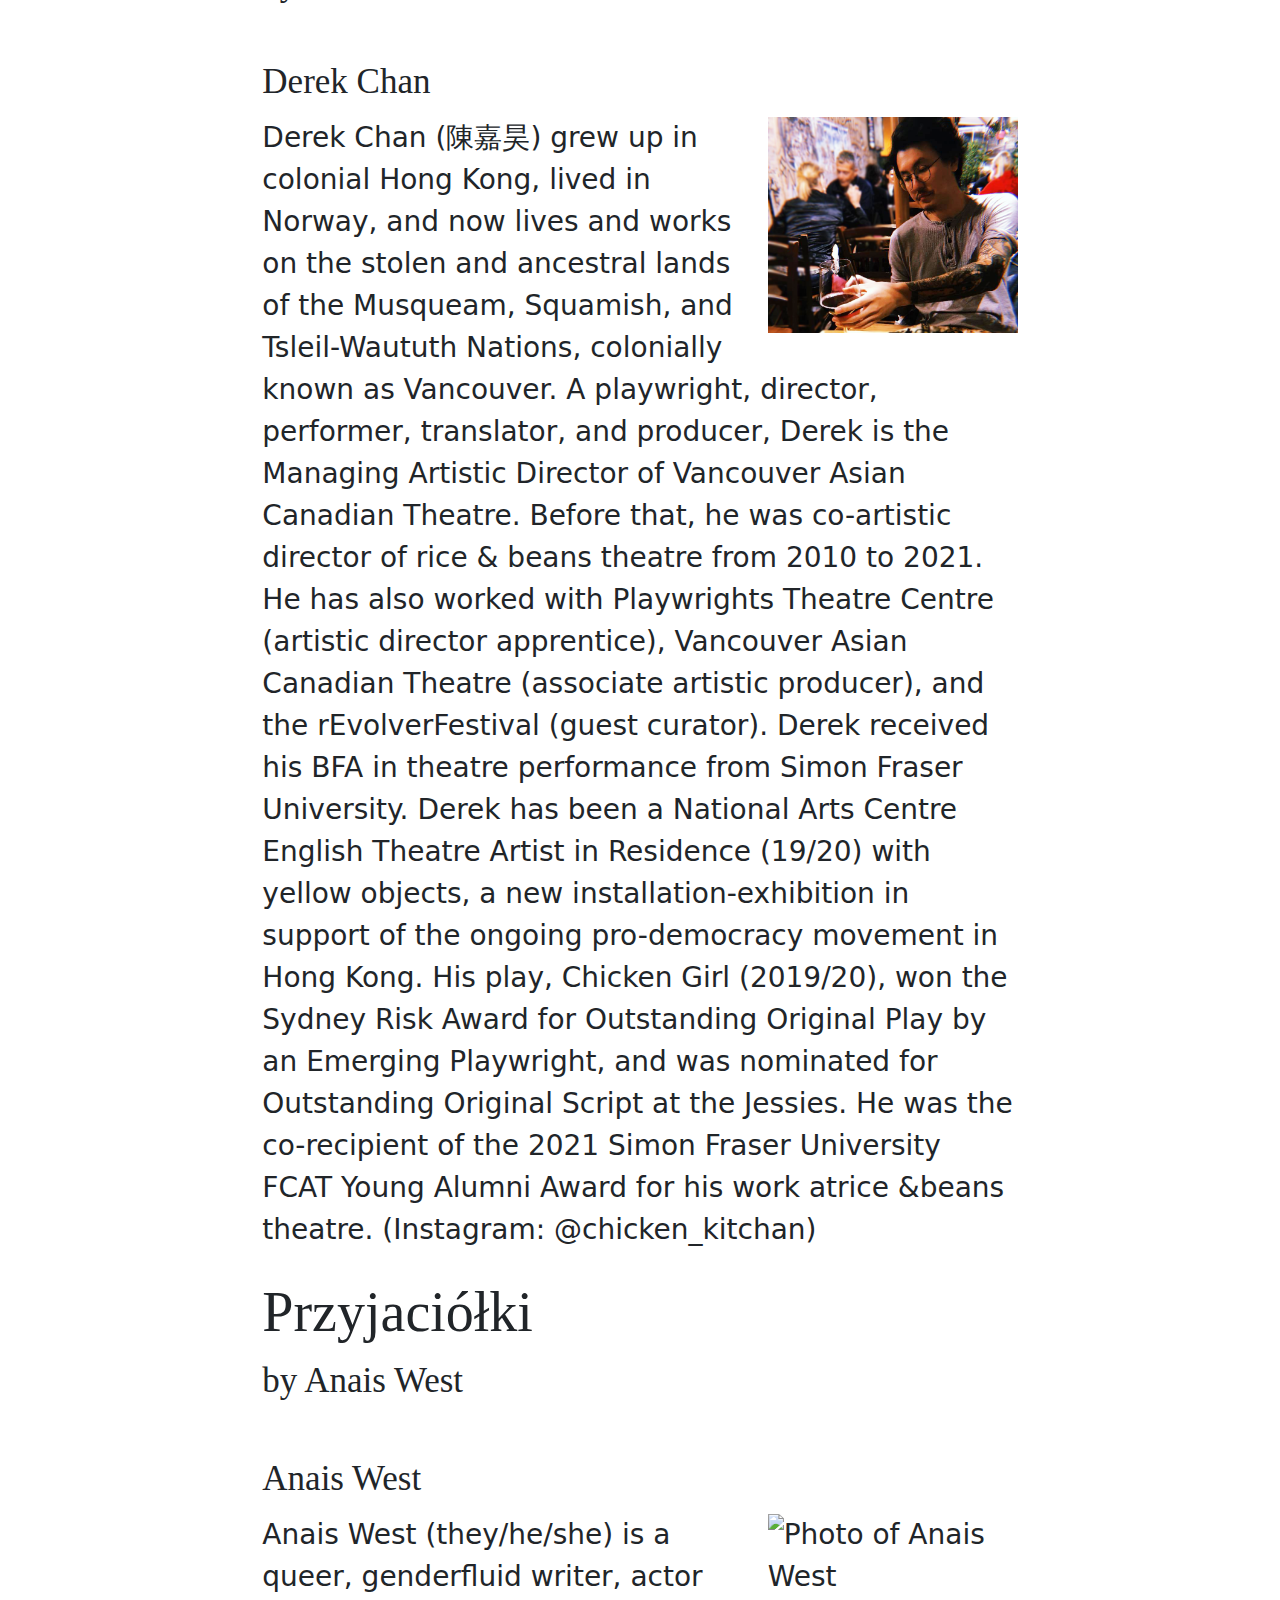
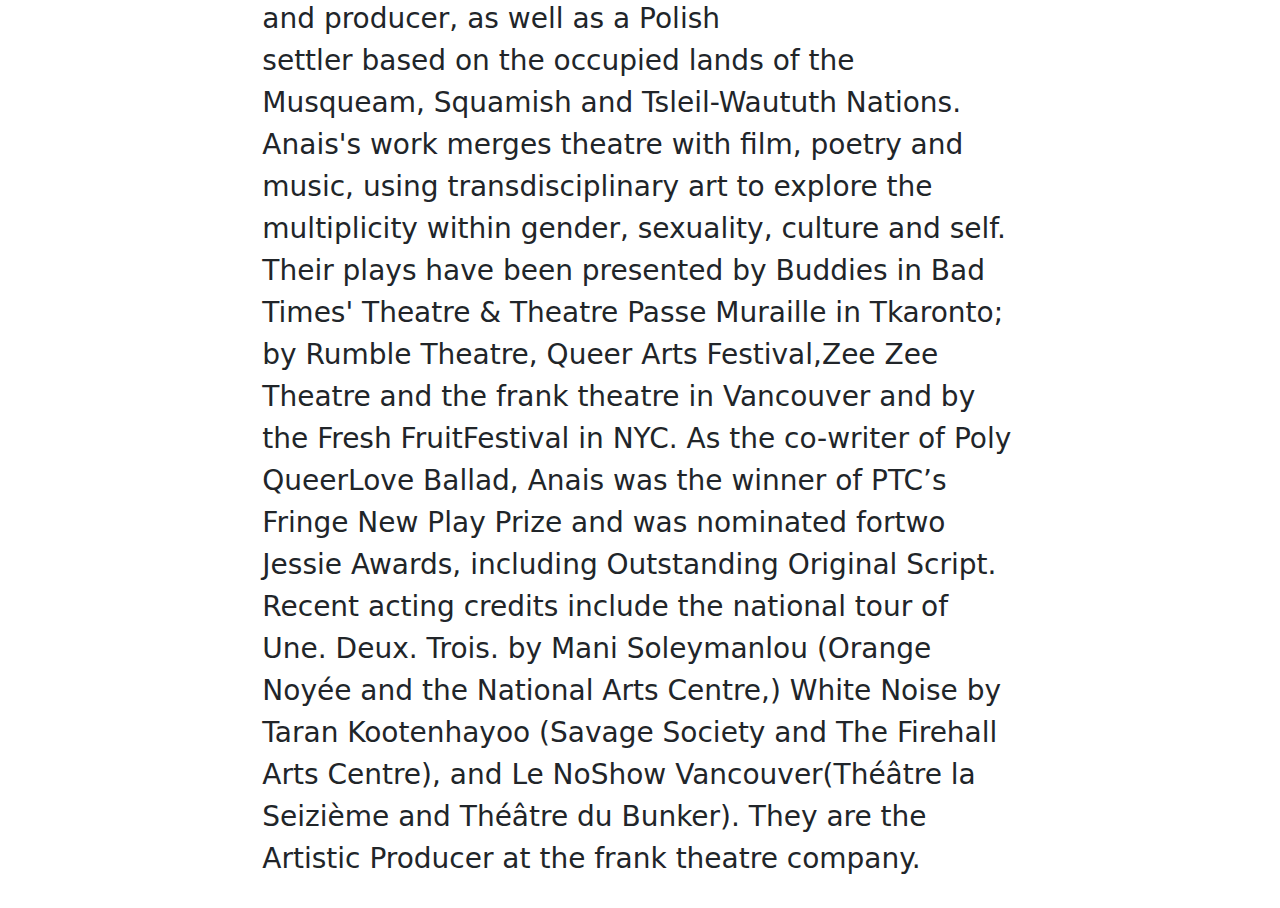
==== commit 18dee4f5: "add Anais photo" ====
--- a/index.html
+++ b/index.html
@@ -225,7 +225,7 @@
             <h3>by Anais West</h3>
             <br />
             <h3>Anais West</h3>
-            <img src="Ariel Slack.jpg" class="w-25 ms-3 mb-1 float-end imgshadow" alt="Photo of Anais West">
+            <img src="Anais West.jpg" class="w-25 ms-3 mb-1 float-end imgshadow" alt="Photo of Anais West">
             <p>Anais West (they/he/she) is a queer, genderfluid writer,
               actor and producer, as well as a Polish settler based on
               the occupied lands of the Musqueam, Squamish and
